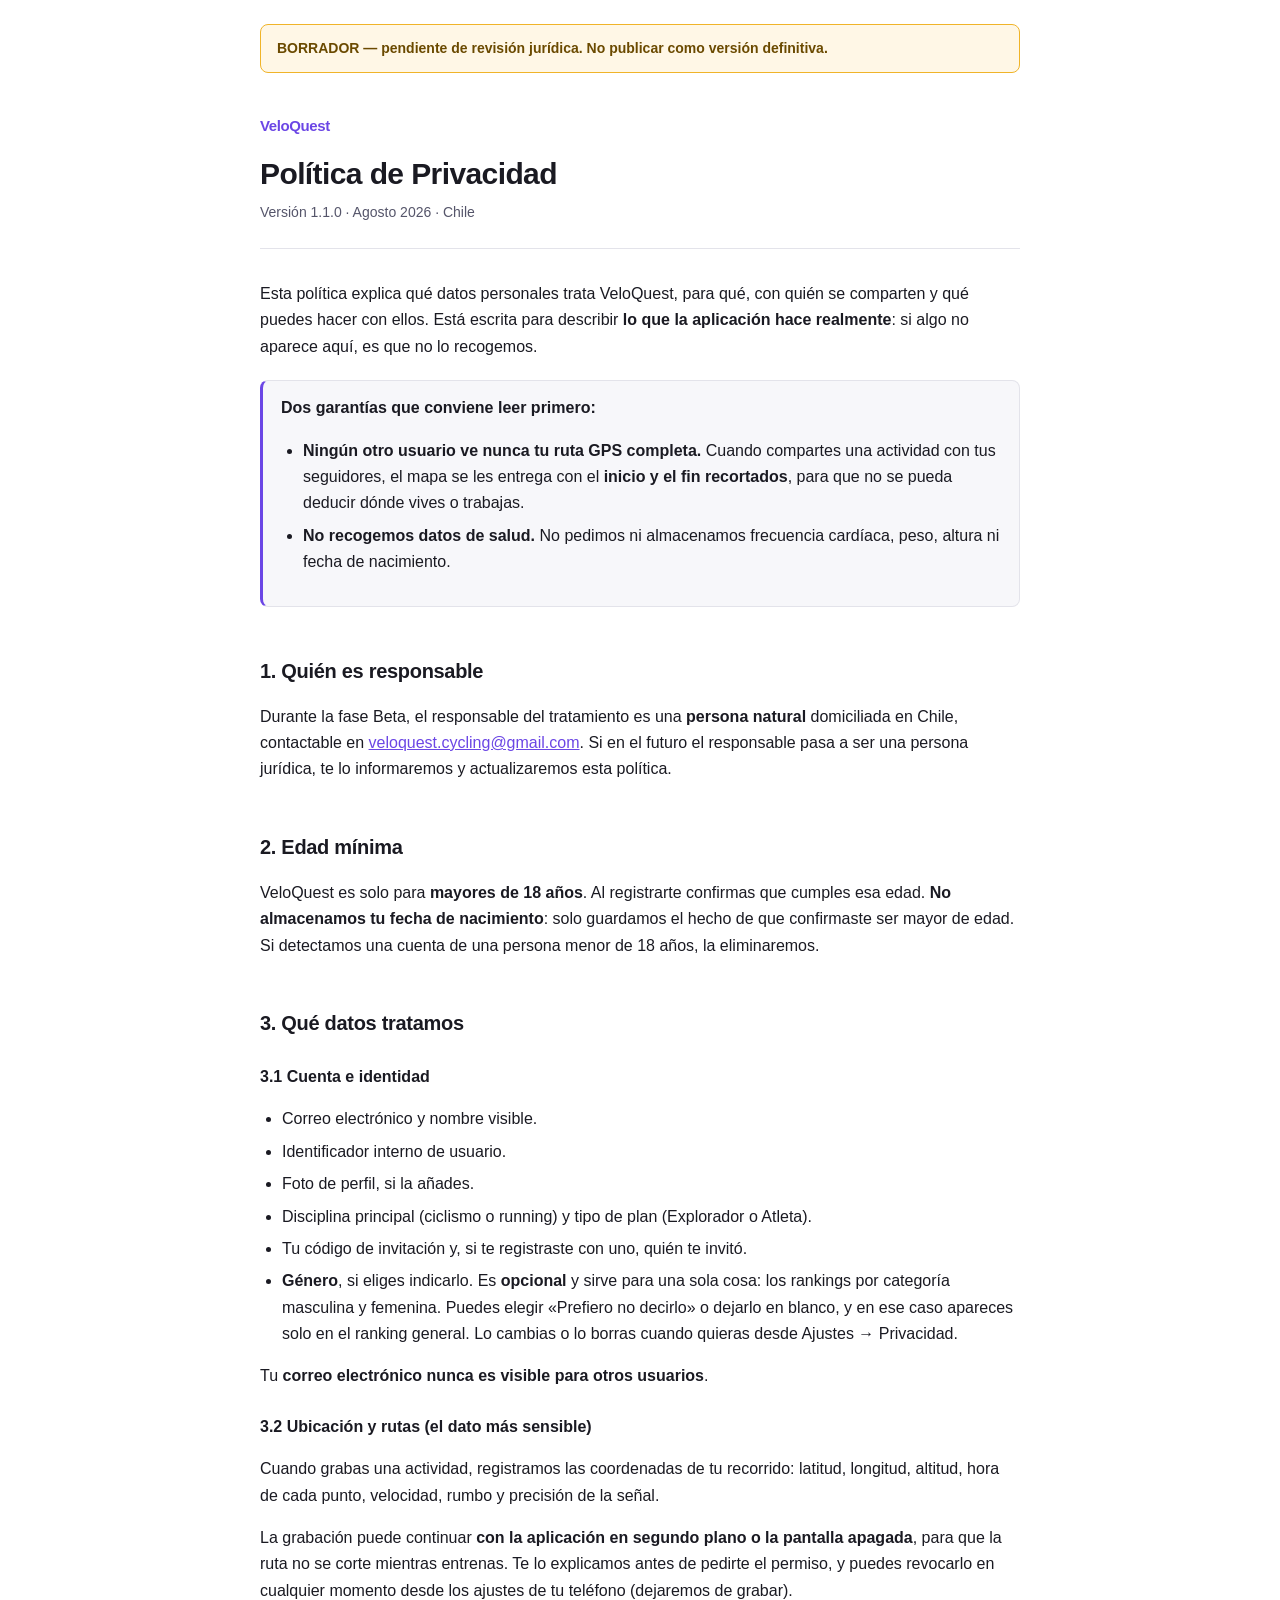
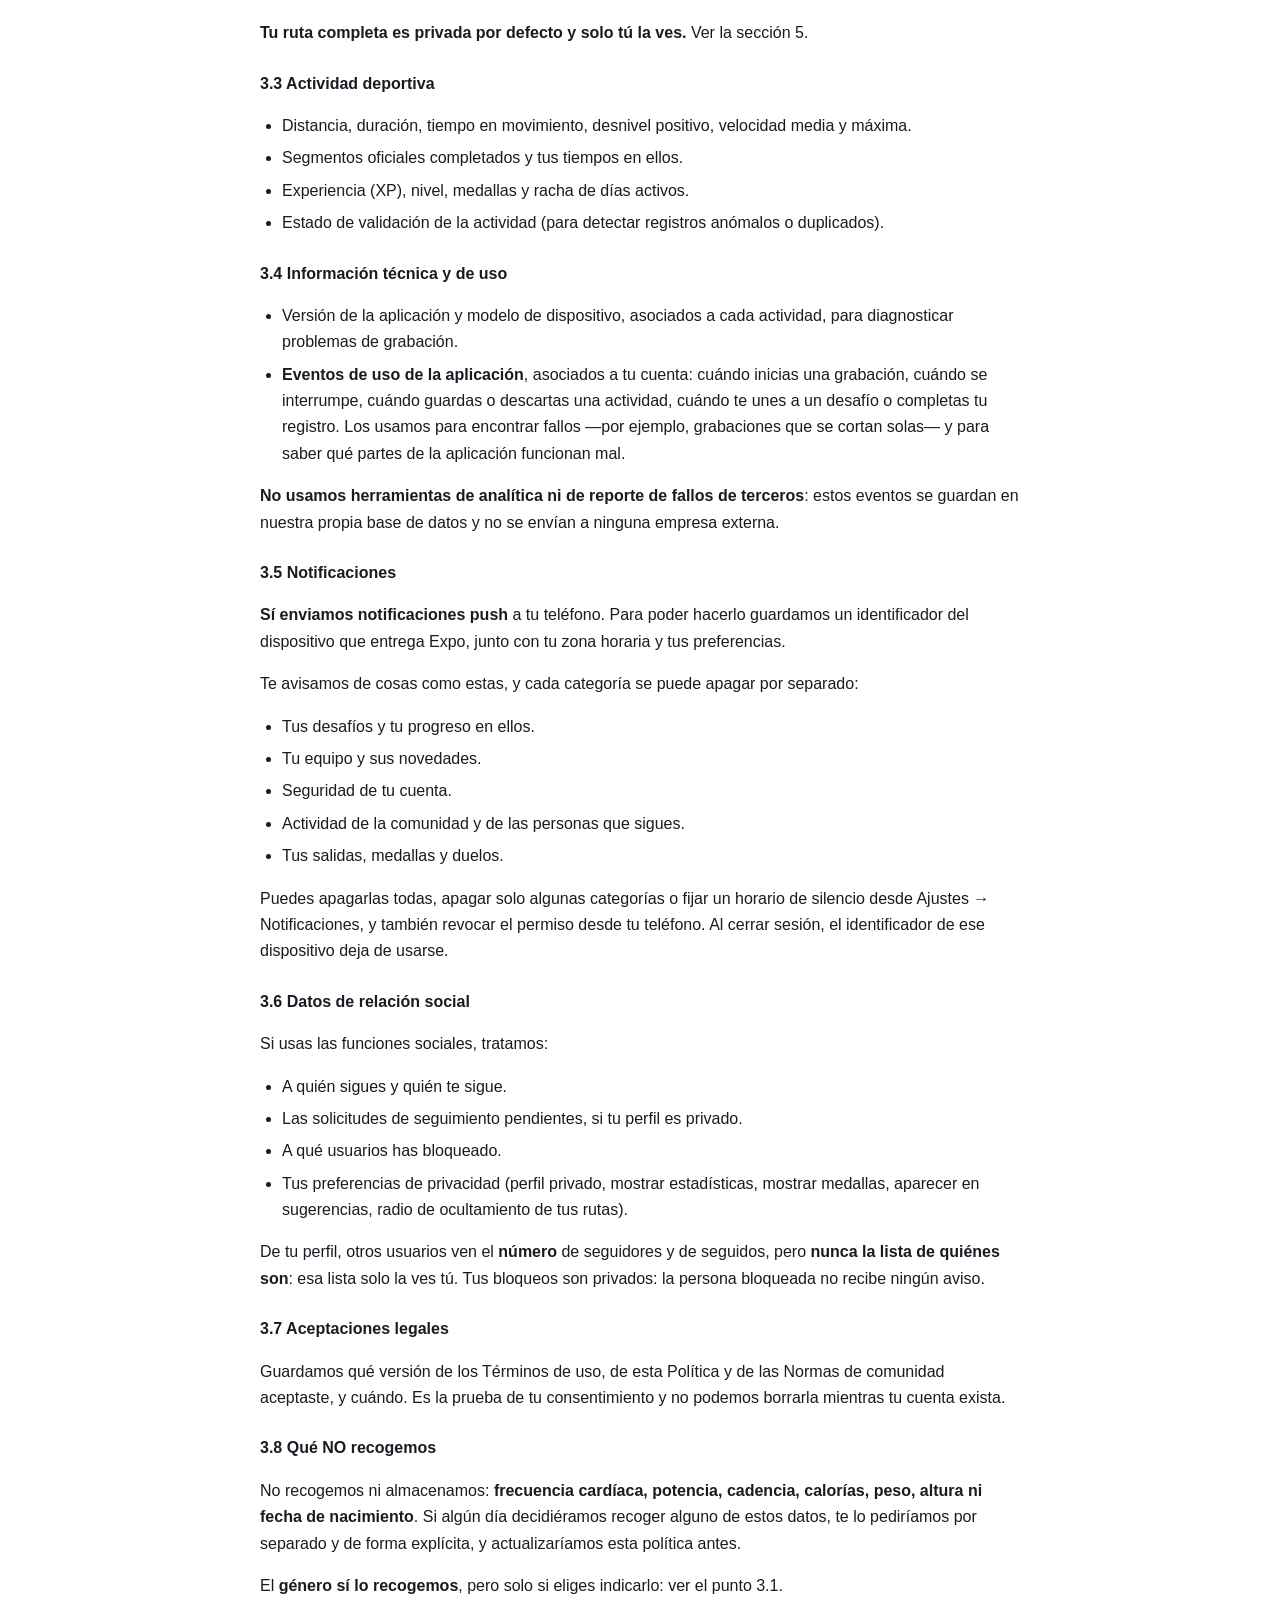
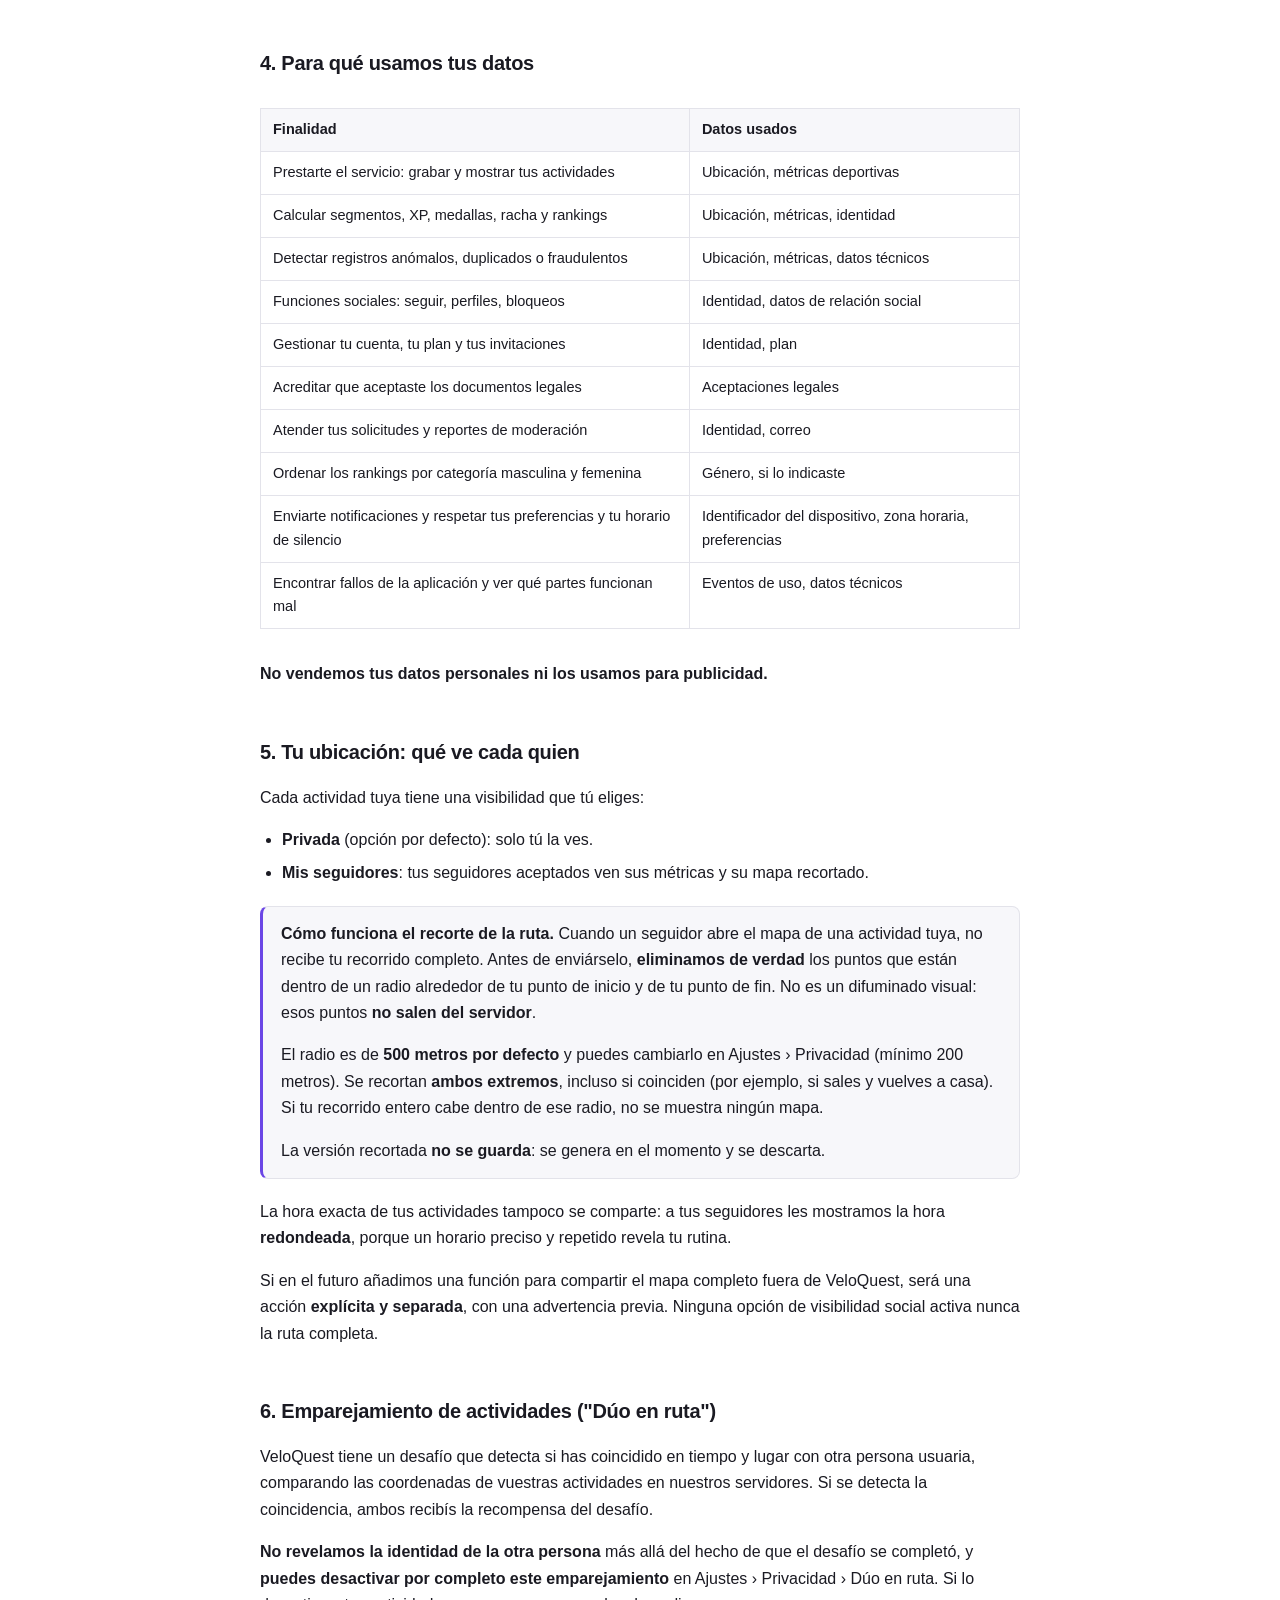
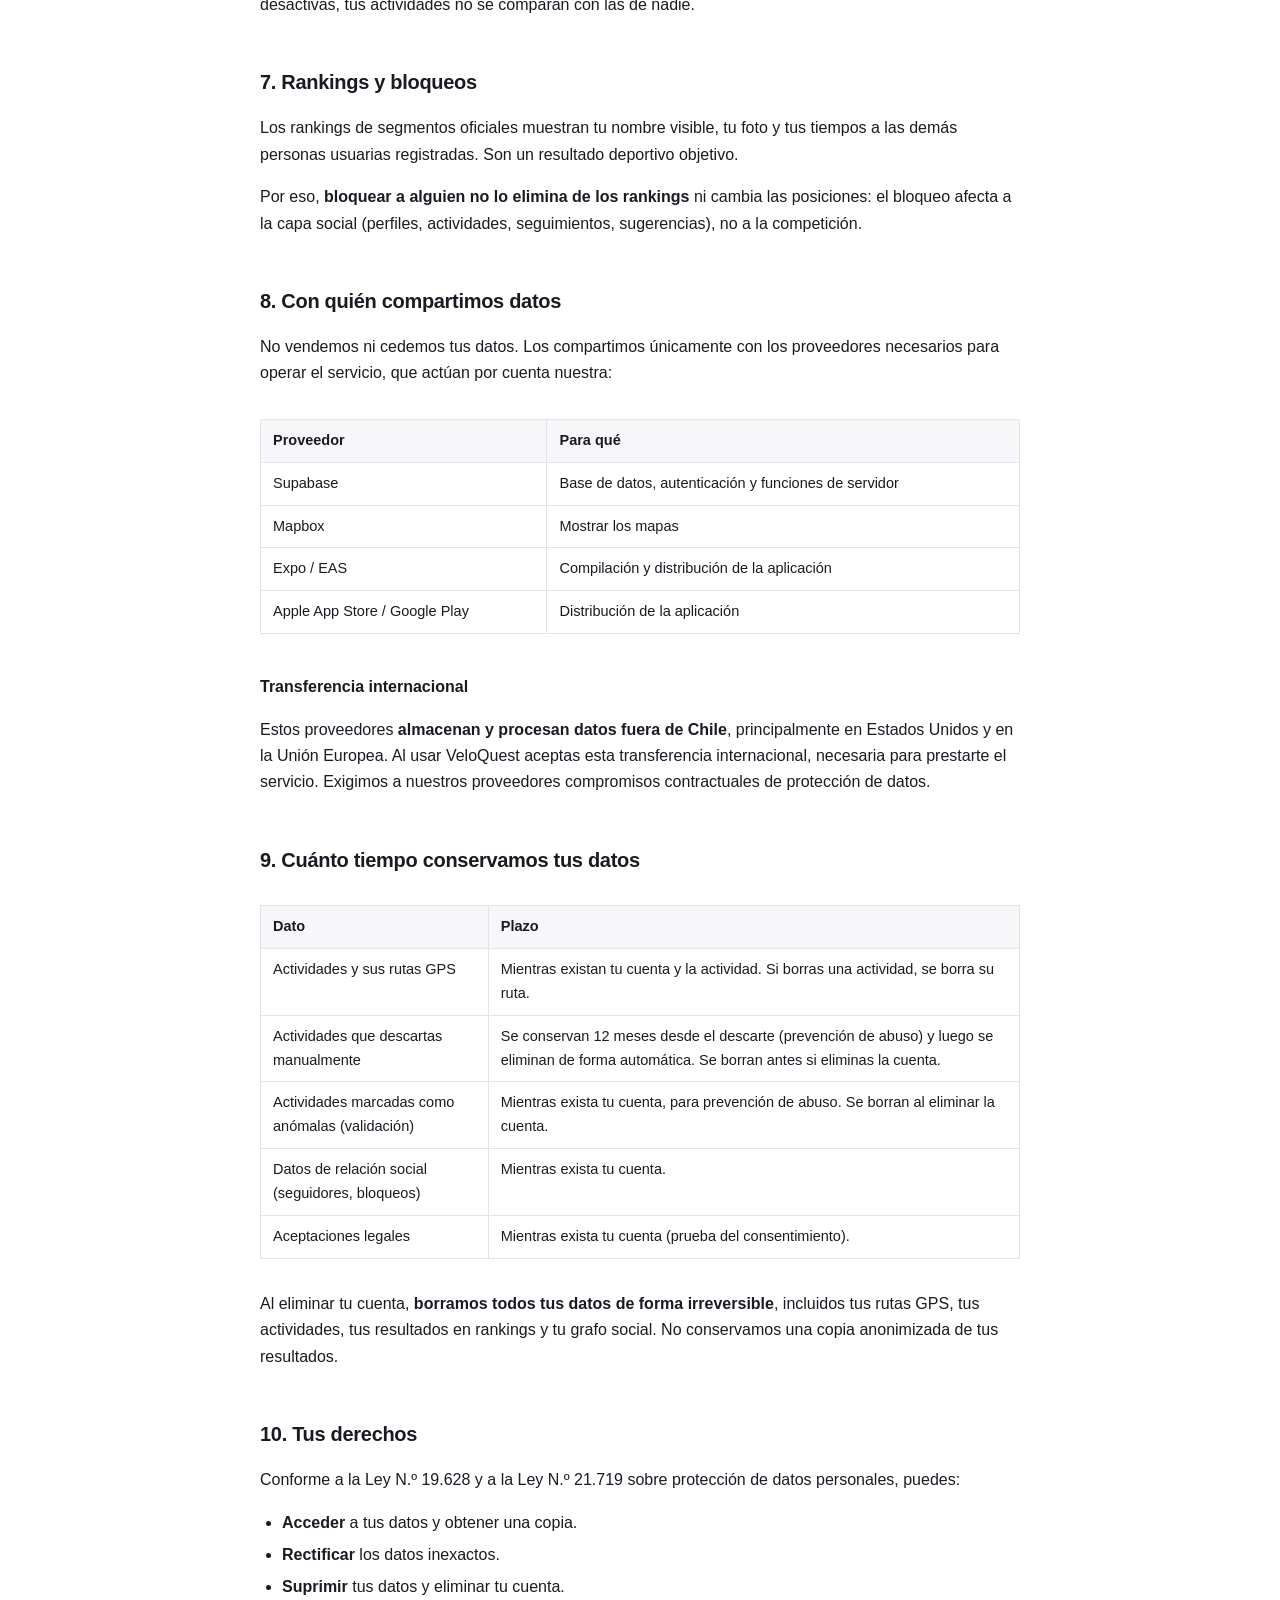
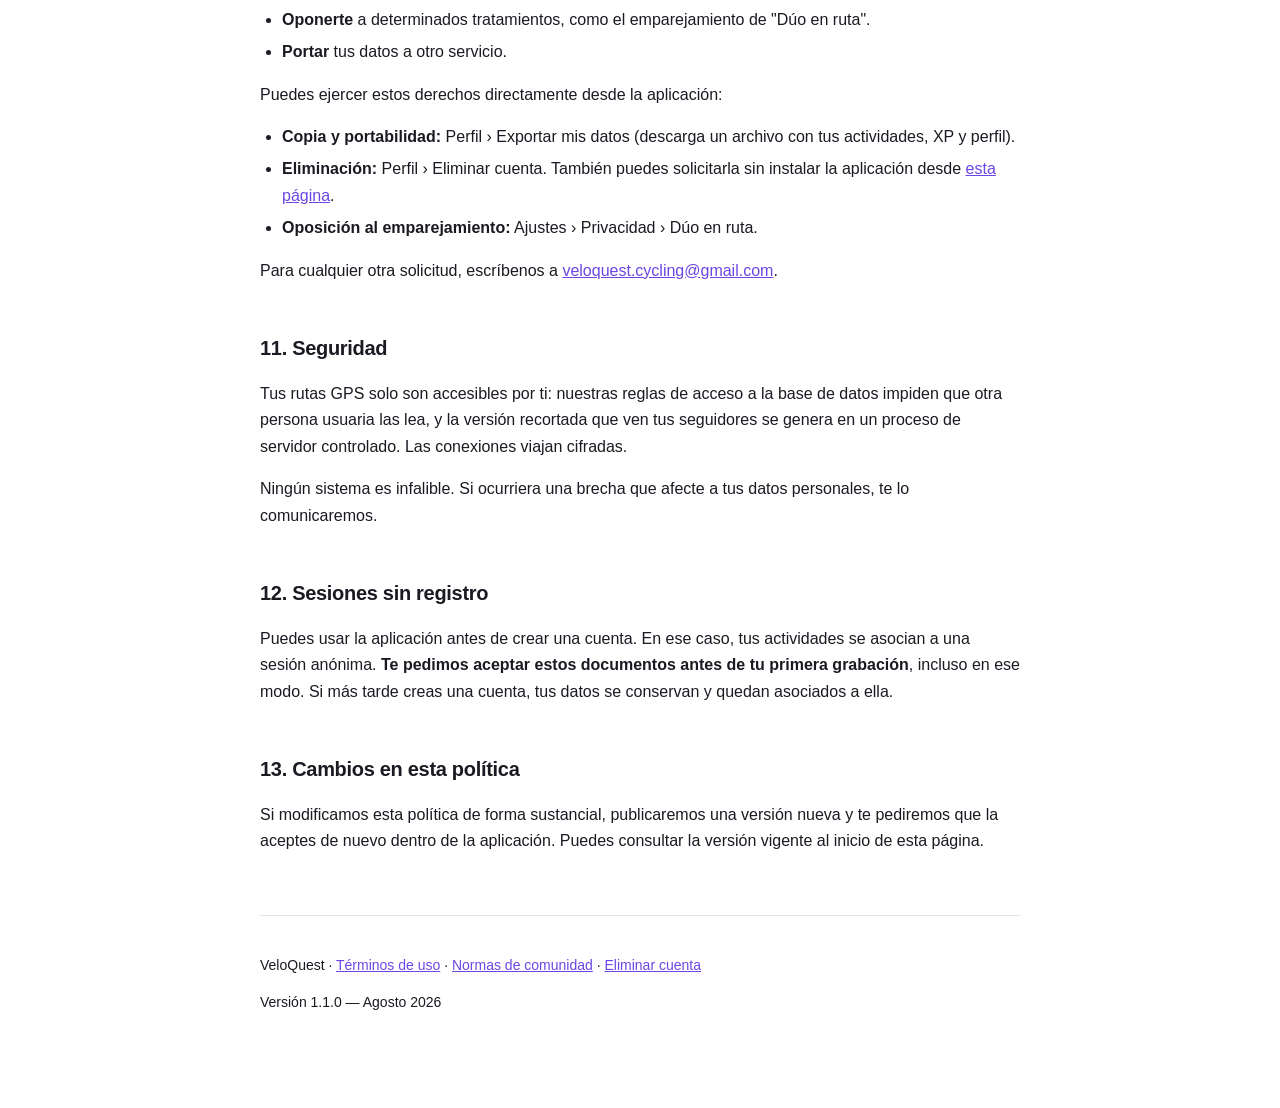
==== legal/privacidad/index.html @ 57cf00aa "Publicar los documentos legales de VeloQuest Copia de web/ del repositorio principal. La fuente de v" ====
<!doctype html>
<html lang="es-CL">
<head>
  <meta charset="utf-8">
  <meta name="viewport" content="width=device-width, initial-scale=1">
  <title>Política de Privacidad — VeloQuest</title>
  <link rel="stylesheet" href="/styles.css">
</head>
<body>

<!-- BORRADOR: eliminar este bloque cuando el texto esté revisado por un abogado. Ver web/README.md -->
<div class="draft-banner">
  BORRADOR — pendiente de revisión jurídica. No publicar como versión definitiva.
</div>

<header>
  <a class="brand" href="/">VeloQuest</a>
  <h1>Política de Privacidad</h1>
  <p class="meta">Versión 1.1.0 · Agosto 2026 · Chile</p>
</header>

<main>

<p>
  Esta política explica qué datos personales trata VeloQuest, para qué, con quién se comparten
  y qué puedes hacer con ellos. Está escrita para describir <strong>lo que la aplicación hace
  realmente</strong>: si algo no aparece aquí, es que no lo recogemos.
</p>

<div class="note">
  <p><strong>Dos garantías que conviene leer primero:</strong></p>
  <ul>
    <li><strong>Ningún otro usuario ve nunca tu ruta GPS completa.</strong> Cuando compartes una
      actividad con tus seguidores, el mapa se les entrega con el <strong>inicio y el fin recortados</strong>,
      para que no se pueda deducir dónde vives o trabajas.</li>
    <li><strong>No recogemos datos de salud.</strong> No pedimos ni almacenamos frecuencia cardíaca,
      peso, altura ni fecha de nacimiento.</li>
  </ul>
</div>

<h2>1. Quién es responsable</h2>
<p>
  Durante la fase Beta, el responsable del tratamiento es una <strong>persona natural</strong>
  domiciliada en Chile, contactable en
  <a href="mailto:veloquest.cycling@gmail.com">veloquest.cycling@gmail.com</a>.
  Si en el futuro el responsable pasa a ser una persona jurídica, te lo informaremos y actualizaremos
  esta política.
</p>

<h2>2. Edad mínima</h2>
<p>
  VeloQuest es solo para <strong>mayores de 18 años</strong>. Al registrarte confirmas que cumples
  esa edad. <strong>No almacenamos tu fecha de nacimiento</strong>: solo guardamos el hecho de que
  confirmaste ser mayor de edad. Si detectamos una cuenta de una persona menor de 18 años, la
  eliminaremos.
</p>

<h2>3. Qué datos tratamos</h2>

<h3>3.1 Cuenta e identidad</h3>
<ul>
  <li>Correo electrónico y nombre visible.</li>
  <li>Identificador interno de usuario.</li>
  <li>Foto de perfil, si la añades.</li>
  <li>Disciplina principal (ciclismo o running) y tipo de plan (Explorador o Atleta).</li>
  <li>Tu código de invitación y, si te registraste con uno, quién te invitó.</li>
  <li><strong>Género</strong>, si eliges indicarlo. Es <strong>opcional</strong> y sirve para una sola
    cosa: los rankings por categoría masculina y femenina. Puedes elegir «Prefiero no decirlo» o
    dejarlo en blanco, y en ese caso apareces solo en el ranking general. Lo cambias o lo borras
    cuando quieras desde Ajustes → Privacidad.</li>
</ul>
<p>
  Tu <strong>correo electrónico nunca es visible para otros usuarios</strong>.
</p>

<h3>3.2 Ubicación y rutas (el dato más sensible)</h3>
<p>
  Cuando grabas una actividad, registramos las coordenadas de tu recorrido: latitud, longitud,
  altitud, hora de cada punto, velocidad, rumbo y precisión de la señal.
</p>
<p>
  La grabación puede continuar <strong>con la aplicación en segundo plano o la pantalla apagada</strong>,
  para que la ruta no se corte mientras entrenas. Te lo explicamos antes de pedirte el permiso, y
  puedes revocarlo en cualquier momento desde los ajustes de tu teléfono (dejaremos de grabar).
</p>
<p>
  <strong>Tu ruta completa es privada por defecto y solo tú la ves.</strong> Ver la sección 5.
</p>

<h3>3.3 Actividad deportiva</h3>
<ul>
  <li>Distancia, duración, tiempo en movimiento, desnivel positivo, velocidad media y máxima.</li>
  <li>Segmentos oficiales completados y tus tiempos en ellos.</li>
  <li>Experiencia (XP), nivel, medallas y racha de días activos.</li>
  <li>Estado de validación de la actividad (para detectar registros anómalos o duplicados).</li>
</ul>

<h3>3.4 Información técnica y de uso</h3>
<ul>
  <li>Versión de la aplicación y modelo de dispositivo, asociados a cada actividad, para diagnosticar
    problemas de grabación.</li>
  <li><strong>Eventos de uso de la aplicación</strong>, asociados a tu cuenta: cuándo inicias una
    grabación, cuándo se interrumpe, cuándo guardas o descartas una actividad, cuándo te unes a un
    desafío o completas tu registro. Los usamos para encontrar fallos —por ejemplo, grabaciones que
    se cortan solas— y para saber qué partes de la aplicación funcionan mal.</li>
</ul>
<p>
  <strong>No usamos herramientas de analítica ni de reporte de fallos de terceros</strong>: estos
  eventos se guardan en nuestra propia base de datos y no se envían a ninguna empresa externa.
</p>

<h3>3.5 Notificaciones</h3>
<p>
  <strong>Sí enviamos notificaciones push</strong> a tu teléfono. Para poder hacerlo guardamos un
  identificador del dispositivo que entrega Expo, junto con tu zona horaria y tus preferencias.
</p>
<p>Te avisamos de cosas como estas, y cada categoría se puede apagar por separado:</p>
<ul>
  <li>Tus desafíos y tu progreso en ellos.</li>
  <li>Tu equipo y sus novedades.</li>
  <li>Seguridad de tu cuenta.</li>
  <li>Actividad de la comunidad y de las personas que sigues.</li>
  <li>Tus salidas, medallas y duelos.</li>
</ul>
<p>
  Puedes apagarlas todas, apagar solo algunas categorías o fijar un horario de silencio desde
  Ajustes → Notificaciones, y también revocar el permiso desde tu teléfono. Al cerrar sesión, el
  identificador de ese dispositivo deja de usarse.
</p>

<h3>3.6 Datos de relación social</h3>
<p>Si usas las funciones sociales, tratamos:</p>
<ul>
  <li>A quién sigues y quién te sigue.</li>
  <li>Las solicitudes de seguimiento pendientes, si tu perfil es privado.</li>
  <li>A qué usuarios has bloqueado.</li>
  <li>Tus preferencias de privacidad (perfil privado, mostrar estadísticas, mostrar medallas,
    aparecer en sugerencias, radio de ocultamiento de tus rutas).</li>
</ul>
<p>
  De tu perfil, otros usuarios ven el <strong>número</strong> de seguidores y de seguidos, pero
  <strong>nunca la lista de quiénes son</strong>: esa lista solo la ves tú. Tus bloqueos son
  privados: la persona bloqueada no recibe ningún aviso.
</p>

<h3>3.7 Aceptaciones legales</h3>
<p>
  Guardamos qué versión de los Términos de uso, de esta Política y de las Normas de comunidad
  aceptaste, y cuándo. Es la prueba de tu consentimiento y no podemos borrarla mientras tu cuenta
  exista.
</p>

<h3>3.8 Qué NO recogemos</h3>
<p>
  No recogemos ni almacenamos: <strong>frecuencia cardíaca, potencia, cadencia, calorías, peso,
  altura ni fecha de nacimiento</strong>. Si algún día decidiéramos recoger alguno de estos datos, te
  lo pediríamos por separado y de forma explícita, y actualizaríamos esta política antes.
</p>
<p>
  El <strong>género sí lo recogemos</strong>, pero solo si eliges indicarlo: ver el punto 3.1.
</p>

<h2>4. Para qué usamos tus datos</h2>
<div class="table-wrap">
<table>
  <tr><th>Finalidad</th><th>Datos usados</th></tr>
  <tr><td>Prestarte el servicio: grabar y mostrar tus actividades</td><td>Ubicación, métricas deportivas</td></tr>
  <tr><td>Calcular segmentos, XP, medallas, racha y rankings</td><td>Ubicación, métricas, identidad</td></tr>
  <tr><td>Detectar registros anómalos, duplicados o fraudulentos</td><td>Ubicación, métricas, datos técnicos</td></tr>
  <tr><td>Funciones sociales: seguir, perfiles, bloqueos</td><td>Identidad, datos de relación social</td></tr>
  <tr><td>Gestionar tu cuenta, tu plan y tus invitaciones</td><td>Identidad, plan</td></tr>
  <tr><td>Acreditar que aceptaste los documentos legales</td><td>Aceptaciones legales</td></tr>
  <tr><td>Atender tus solicitudes y reportes de moderación</td><td>Identidad, correo</td></tr>
  <tr><td>Ordenar los rankings por categoría masculina y femenina</td><td>Género, si lo indicaste</td></tr>
  <tr><td>Enviarte notificaciones y respetar tus preferencias y tu horario de silencio</td><td>Identificador del dispositivo, zona horaria, preferencias</td></tr>
  <tr><td>Encontrar fallos de la aplicación y ver qué partes funcionan mal</td><td>Eventos de uso, datos técnicos</td></tr>
</table>
</div>
<p><strong>No vendemos tus datos personales ni los usamos para publicidad.</strong></p>

<h2>5. Tu ubicación: qué ve cada quien</h2>

<p>Cada actividad tuya tiene una visibilidad que tú eliges:</p>
<ul>
  <li><strong>Privada</strong> (opción por defecto): solo tú la ves.</li>
  <li><strong>Mis seguidores</strong>: tus seguidores aceptados ven sus métricas y su mapa recortado.</li>
</ul>

<div class="note">
  <p><strong>Cómo funciona el recorte de la ruta.</strong> Cuando un seguidor abre el mapa de una
  actividad tuya, no recibe tu recorrido completo. Antes de enviárselo, <strong>eliminamos de
  verdad</strong> los puntos que están dentro de un radio alrededor de tu punto de inicio y de tu
  punto de fin. No es un difuminado visual: esos puntos <strong>no salen del servidor</strong>.</p>
  <p>El radio es de <strong>500 metros por defecto</strong> y puedes cambiarlo en Ajustes &rsaquo;
  Privacidad (mínimo 200 metros). Se recortan <strong>ambos extremos</strong>, incluso si coinciden
  (por ejemplo, si sales y vuelves a casa). Si tu recorrido entero cabe dentro de ese radio, no se
  muestra ningún mapa.</p>
  <p>La versión recortada <strong>no se guarda</strong>: se genera en el momento y se descarta.</p>
</div>

<p>
  La hora exacta de tus actividades tampoco se comparte: a tus seguidores les mostramos la hora
  <strong>redondeada</strong>, porque un horario preciso y repetido revela tu rutina.
</p>
<p>
  Si en el futuro añadimos una función para compartir el mapa completo fuera de VeloQuest, será una
  acción <strong>explícita y separada</strong>, con una advertencia previa. Ninguna opción de
  visibilidad social activa nunca la ruta completa.
</p>

<h2>6. Emparejamiento de actividades ("Dúo en ruta")</h2>
<p>
  VeloQuest tiene un desafío que detecta si has coincidido en tiempo y lugar con otra persona usuaria,
  comparando las coordenadas de vuestras actividades en nuestros servidores. Si se detecta la
  coincidencia, ambos recibís la recompensa del desafío.
</p>
<p>
  <strong>No revelamos la identidad de la otra persona</strong> más allá del hecho de que el desafío
  se completó, y <strong>puedes desactivar por completo este emparejamiento</strong> en Ajustes &rsaquo;
  Privacidad &rsaquo; Dúo en ruta. Si lo desactivas, tus actividades no se comparan con las de nadie.
</p>

<h2>7. Rankings y bloqueos</h2>
<p>
  Los rankings de segmentos oficiales muestran tu nombre visible, tu foto y tus tiempos a las demás
  personas usuarias registradas. Son un resultado deportivo objetivo.
</p>
<p>
  Por eso, <strong>bloquear a alguien no lo elimina de los rankings</strong> ni cambia las posiciones:
  el bloqueo afecta a la capa social (perfiles, actividades, seguimientos, sugerencias), no a la
  competición.
</p>

<h2>8. Con quién compartimos datos</h2>
<p>
  No vendemos ni cedemos tus datos. Los compartimos únicamente con los proveedores necesarios para
  operar el servicio, que actúan por cuenta nuestra:
</p>
<div class="table-wrap">
<table>
  <tr><th>Proveedor</th><th>Para qué</th></tr>
  <tr><td>Supabase</td><td>Base de datos, autenticación y funciones de servidor</td></tr>
  <tr><td>Mapbox</td><td>Mostrar los mapas</td></tr>
  <tr><td>Expo / EAS</td><td>Compilación y distribución de la aplicación</td></tr>
  <tr><td>Apple App Store / Google Play</td><td>Distribución de la aplicación</td></tr>
</table>
</div>

<h3>Transferencia internacional</h3>
<p>
  Estos proveedores <strong>almacenan y procesan datos fuera de Chile</strong>, principalmente en
  Estados Unidos y en la Unión Europea. Al usar VeloQuest aceptas esta transferencia internacional,
  necesaria para prestarte el servicio. Exigimos a nuestros proveedores compromisos contractuales de
  protección de datos.
</p>

<h2>9. Cuánto tiempo conservamos tus datos</h2>
<div class="table-wrap">
<table>
  <tr><th>Dato</th><th>Plazo</th></tr>
  <tr><td>Actividades y sus rutas GPS</td><td>Mientras existan tu cuenta y la actividad. Si borras una actividad, se borra su ruta.</td></tr>
  <tr><td>Actividades que descartas manualmente</td><td>Se conservan 12 meses desde el descarte (prevención de abuso) y luego se eliminan de forma automática. Se borran antes si eliminas la cuenta.</td></tr>
  <tr><td>Actividades marcadas como anómalas (validación)</td><td>Mientras exista tu cuenta, para prevención de abuso. Se borran al eliminar la cuenta.</td></tr>
  <tr><td>Datos de relación social (seguidores, bloqueos)</td><td>Mientras exista tu cuenta.</td></tr>
  <tr><td>Aceptaciones legales</td><td>Mientras exista tu cuenta (prueba del consentimiento).</td></tr>
</table>
</div>
<p>
  Al eliminar tu cuenta, <strong>borramos todos tus datos de forma irreversible</strong>, incluidos tus
  rutas GPS, tus actividades, tus resultados en rankings y tu grafo social. No conservamos una copia
  anonimizada de tus resultados.
</p>

<h2>10. Tus derechos</h2>
<p>
  Conforme a la Ley N.º 19.628 y a la Ley N.º 21.719 sobre protección de datos personales, puedes:
</p>
<ul>
  <li><strong>Acceder</strong> a tus datos y obtener una copia.</li>
  <li><strong>Rectificar</strong> los datos inexactos.</li>
  <li><strong>Suprimir</strong> tus datos y eliminar tu cuenta.</li>
  <li><strong>Oponerte</strong> a determinados tratamientos, como el emparejamiento de "Dúo en ruta".</li>
  <li><strong>Portar</strong> tus datos a otro servicio.</li>
</ul>
<p>Puedes ejercer estos derechos directamente desde la aplicación:</p>
<ul>
  <li><strong>Copia y portabilidad:</strong> Perfil &rsaquo; Exportar mis datos (descarga un archivo con
    tus actividades, XP y perfil).</li>
  <li><strong>Eliminación:</strong> Perfil &rsaquo; Eliminar cuenta. También puedes solicitarla sin instalar
    la aplicación desde <a href="/eliminar-cuenta">esta página</a>.</li>
  <li><strong>Oposición al emparejamiento:</strong> Ajustes &rsaquo; Privacidad &rsaquo; Dúo en ruta.</li>
</ul>
<p>
  Para cualquier otra solicitud, escríbenos a
  <a href="mailto:veloquest.cycling@gmail.com">veloquest.cycling@gmail.com</a>.
</p>

<h2>11. Seguridad</h2>
<p>
  Tus rutas GPS solo son accesibles por ti: nuestras reglas de acceso a la base de datos impiden que
  otra persona usuaria las lea, y la versión recortada que ven tus seguidores se genera en un proceso
  de servidor controlado. Las conexiones viajan cifradas.
</p>
<p>
  Ningún sistema es infalible. Si ocurriera una brecha que afecte a tus datos personales, te lo
  comunicaremos.
</p>

<h2>12. Sesiones sin registro</h2>
<p>
  Puedes usar la aplicación antes de crear una cuenta. En ese caso, tus actividades se asocian a una
  sesión anónima. <strong>Te pedimos aceptar estos documentos antes de tu primera grabación</strong>,
  incluso en ese modo. Si más tarde creas una cuenta, tus datos se conservan y quedan asociados a ella.
</p>

<h2>13. Cambios en esta política</h2>
<p>
  Si modificamos esta política de forma sustancial, publicaremos una versión nueva y te pediremos que
  la aceptes de nuevo dentro de la aplicación. Puedes consultar la versión vigente al inicio de esta
  página.
</p>

</main>

<footer>
  <p>
    VeloQuest · <a href="/legal/terminos">Términos de uso</a> ·
    <a href="/legal/normas-comunidad">Normas de comunidad</a> ·
    <a href="/eliminar-cuenta">Eliminar cuenta</a>
  </p>
  <p>Versión 1.1.0 — Agosto 2026</p>
</footer>

</body>
</html>
---- styles.css ----
/* VeloQuest — sitio legal estático.
   Sin dependencias externas: se sirve igual en GitHub Pages o Cloudflare Pages. */

:root {
  --bg: #ffffff;
  --text: #1a1a22;
  --text-2: #55556a;
  --border: #e3e3ea;
  --accent: #6b46e5;
  --surface: #f7f7fa;
  --warn-bg: #fff7e6;
  --warn-border: #f0b429;
  --warn-text: #6b4a00;
}

@media (prefers-color-scheme: dark) {
  :root {
    --bg: #0f0f13;
    --text: #f2f2f5;
    --text-2: #9b9aaa;
    --border: rgba(255, 255, 255, 0.1);
    --accent: #a48bfd;
    --surface: #16161c;
    --warn-bg: #2a2107;
    --warn-border: #f0b429;
    --warn-text: #f0cf85;
  }
}

* { box-sizing: border-box; }

body {
  margin: 0;
  padding: 0 20px 80px;
  background: var(--bg);
  color: var(--text);
  font-family: -apple-system, BlinkMacSystemFont, "Segoe UI", Roboto, Helvetica, Arial, sans-serif;
  line-height: 1.65;
  font-size: 16px;
}

main, header { max-width: 760px; margin: 0 auto; }

header {
  padding: 40px 0 24px;
  border-bottom: 1px solid var(--border);
  margin-bottom: 32px;
}

.brand {
  font-weight: 800;
  letter-spacing: -0.4px;
  font-size: 15px;
  color: var(--accent);
  text-decoration: none;
}

h1 {
  font-size: 30px;
  line-height: 1.25;
  letter-spacing: -0.6px;
  margin: 16px 0 8px;
}

h2 {
  font-size: 20px;
  letter-spacing: -0.3px;
  margin: 40px 0 12px;
  padding-top: 8px;
}

h3 { font-size: 16px; margin: 24px 0 8px; }

.meta { color: var(--text-2); font-size: 14px; margin: 0; }

p, li { color: var(--text); }

ul { padding-left: 22px; }
li { margin-bottom: 6px; }

a { color: var(--accent); }

code {
  background: var(--surface);
  border: 1px solid var(--border);
  border-radius: 4px;
  padding: 1px 5px;
  font-size: 0.9em;
}

/* Nota destacada: garantías o advertencias de contenido. */
.note {
  background: var(--surface);
  border: 1px solid var(--border);
  border-left: 3px solid var(--accent);
  border-radius: 8px;
  padding: 14px 18px;
  margin: 20px 0;
}
.note p:first-child { margin-top: 0; }
.note p:last-child { margin-bottom: 0; }

/* BORRADOR — eliminar este bloque (y su CSS) cuando el texto esté revisado. Ver web/README.md */
.draft-banner {
  max-width: 760px;
  margin: 24px auto 0;
  background: var(--warn-bg);
  border: 1px solid var(--warn-border);
  color: var(--warn-text);
  border-radius: 8px;
  padding: 12px 16px;
  font-size: 14px;
  font-weight: 600;
}

table { border-collapse: collapse; width: 100%; margin: 16px 0; }
th, td {
  border: 1px solid var(--border);
  padding: 9px 12px;
  text-align: left;
  font-size: 14.5px;
  vertical-align: top;
}
th { background: var(--surface); font-weight: 700; }

.table-wrap { overflow-x: auto; }

footer {
  max-width: 760px;
  margin: 60px auto 0;
  padding-top: 24px;
  border-top: 1px solid var(--border);
  color: var(--text-2);
  font-size: 14px;
}

@media (max-width: 520px) {
  h1 { font-size: 25px; }
  body { font-size: 15.5px; }
}
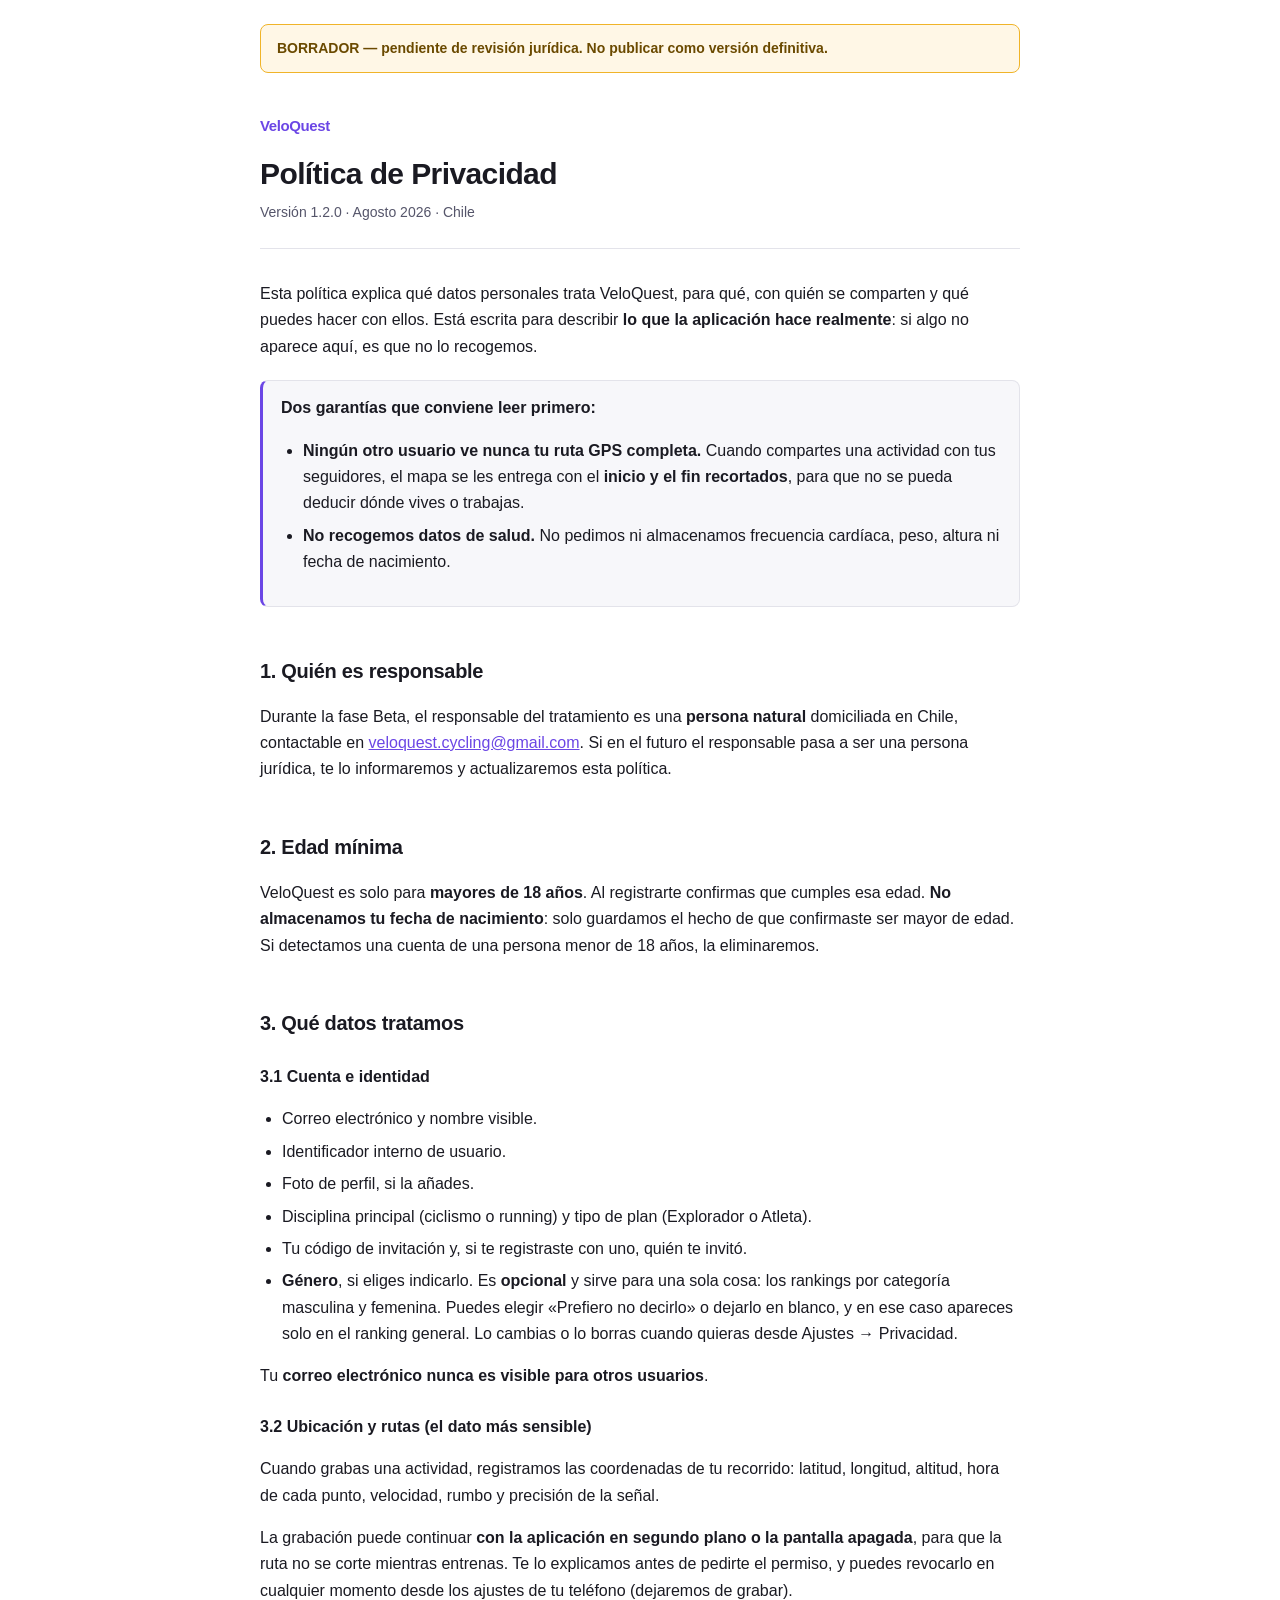
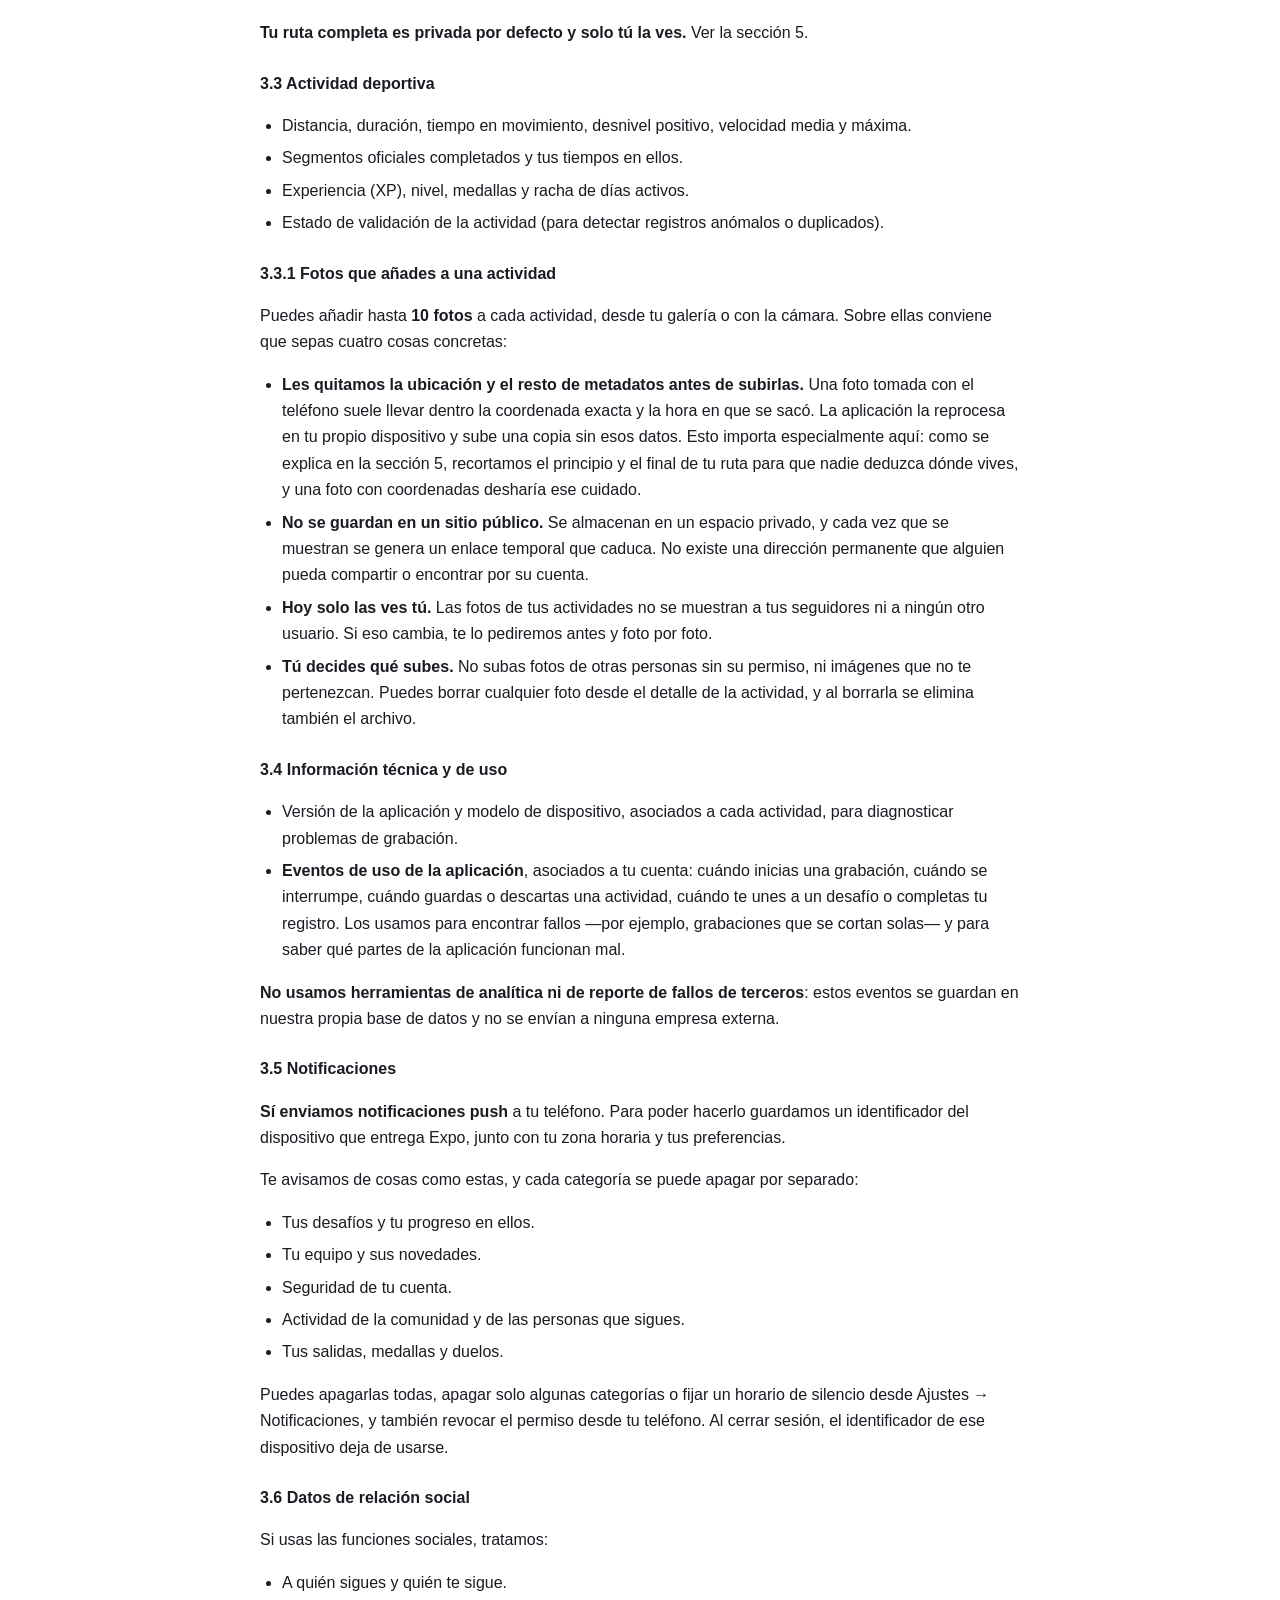
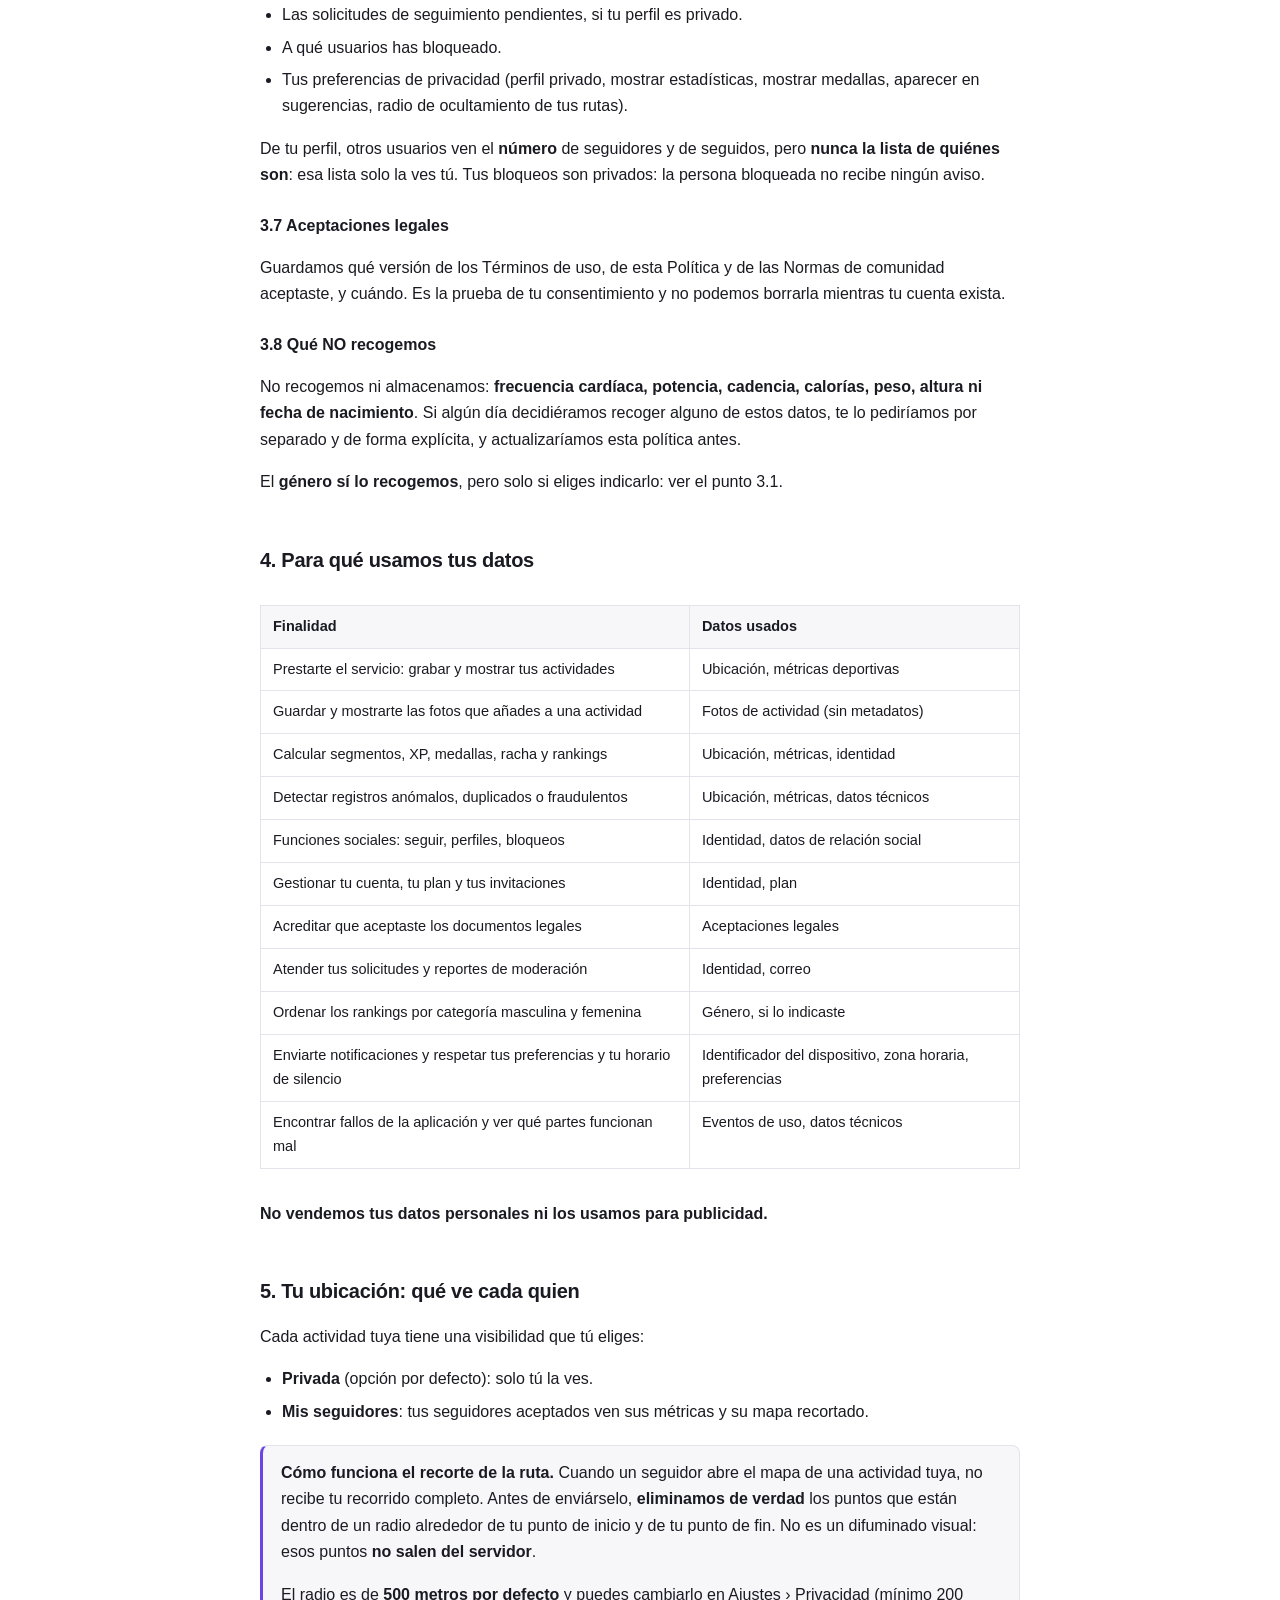
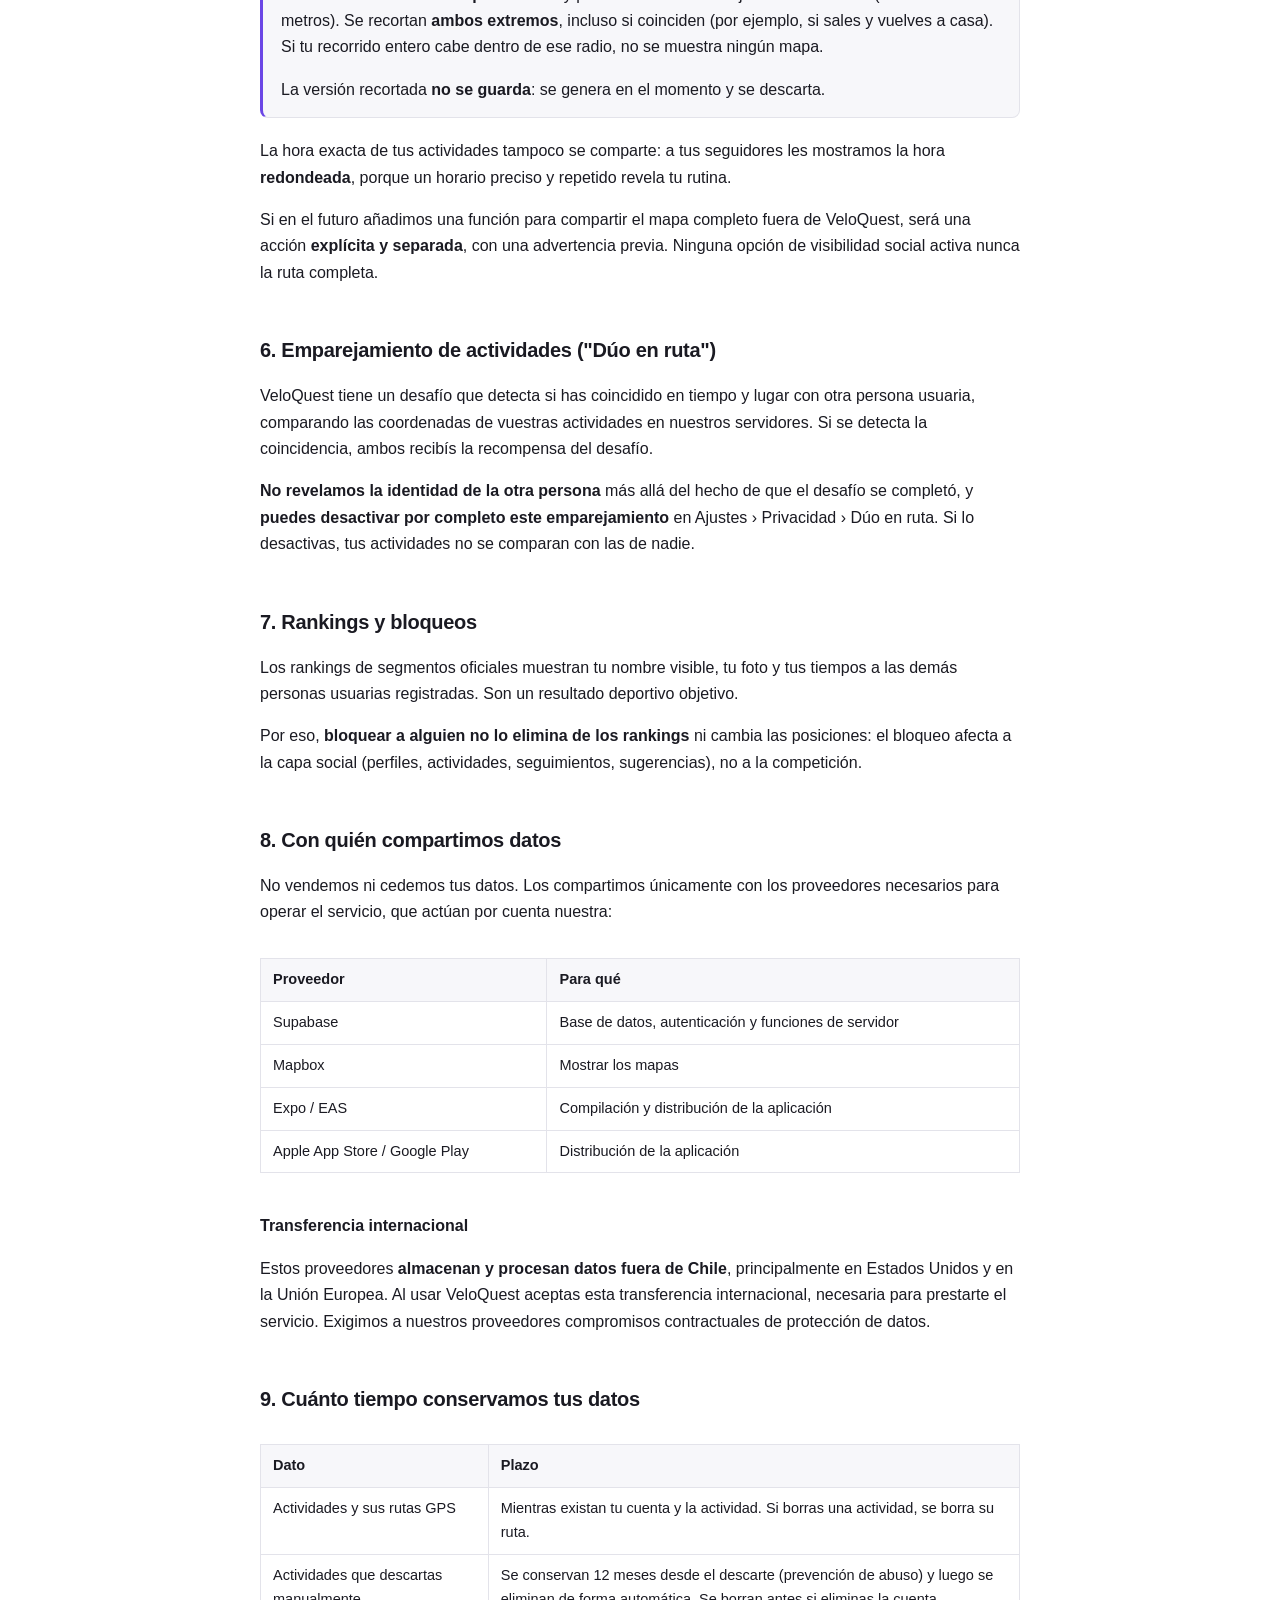
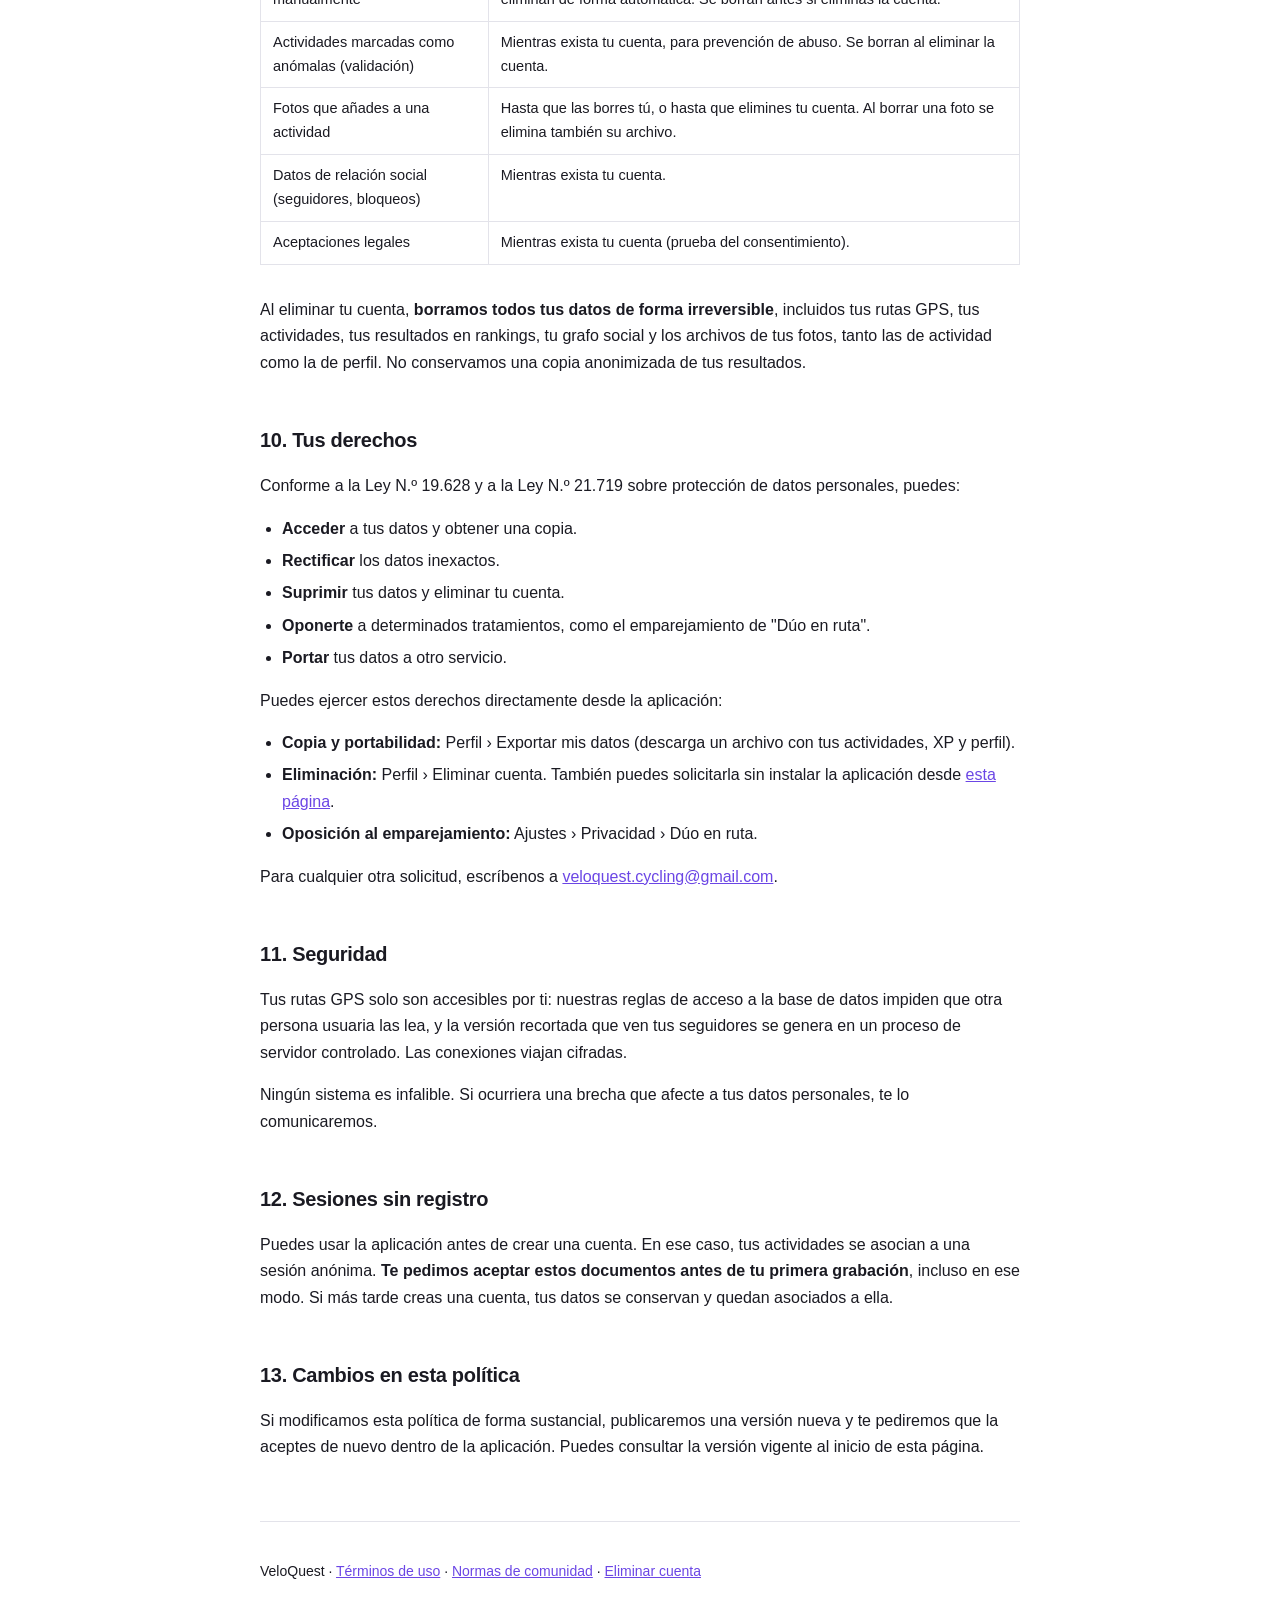
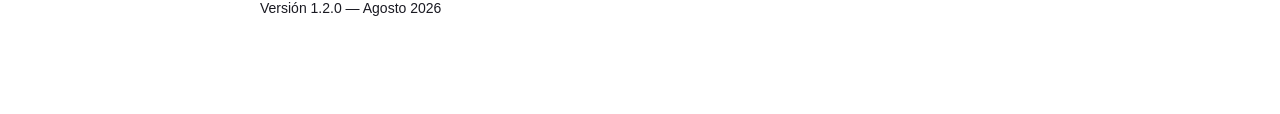
==== commit eac64eba: "Sincronizar con web/ del repositorio principal" ====
--- a/legal/privacidad/index.html
+++ b/legal/privacidad/index.html
@@ -16,7 +16,7 @@
 <header>
   <a class="brand" href="/">VeloQuest</a>
   <h1>Política de Privacidad</h1>
-  <p class="meta">Versión 1.1.0 · Agosto 2026 · Chile</p>
+  <p class="meta">Versión 1.2.0 · Agosto 2026 · Chile</p>
 </header>
 
 <main>
@@ -95,6 +95,35 @@
   <li>Estado de validación de la actividad (para detectar registros anómalos o duplicados).</li>
 </ul>
 
+<h3>3.3.1 Fotos que añades a una actividad</h3>
+<p>
+  Puedes añadir hasta <strong>10 fotos</strong> a cada actividad, desde tu galería o con la cámara.
+  Sobre ellas conviene que sepas cuatro cosas concretas:
+</p>
+<ul>
+  <li>
+    <strong>Les quitamos la ubicación y el resto de metadatos antes de subirlas.</strong> Una foto
+    tomada con el teléfono suele llevar dentro la coordenada exacta y la hora en que se sacó. La
+    aplicación la reprocesa en tu propio dispositivo y sube una copia sin esos datos. Esto importa
+    especialmente aquí: como se explica en la sección 5, recortamos el principio y el final de tu
+    ruta para que nadie deduzca dónde vives, y una foto con coordenadas desharía ese cuidado.
+  </li>
+  <li>
+    <strong>No se guardan en un sitio público.</strong> Se almacenan en un espacio privado, y cada
+    vez que se muestran se genera un enlace temporal que caduca. No existe una dirección permanente
+    que alguien pueda compartir o encontrar por su cuenta.
+  </li>
+  <li>
+    <strong>Hoy solo las ves tú.</strong> Las fotos de tus actividades no se muestran a tus
+    seguidores ni a ningún otro usuario. Si eso cambia, te lo pediremos antes y foto por foto.
+  </li>
+  <li>
+    <strong>Tú decides qué subes.</strong> No subas fotos de otras personas sin su permiso, ni
+    imágenes que no te pertenezcan. Puedes borrar cualquier foto desde el detalle de la actividad,
+    y al borrarla se elimina también el archivo.
+  </li>
+</ul>
+
 <h3>3.4 Información técnica y de uso</h3>
 <ul>
   <li>Versión de la aplicación y modelo de dispositivo, asociados a cada actividad, para diagnosticar
@@ -165,6 +194,7 @@
 <table>
   <tr><th>Finalidad</th><th>Datos usados</th></tr>
   <tr><td>Prestarte el servicio: grabar y mostrar tus actividades</td><td>Ubicación, métricas deportivas</td></tr>
+  <tr><td>Guardar y mostrarte las fotos que añades a una actividad</td><td>Fotos de actividad (sin metadatos)</td></tr>
   <tr><td>Calcular segmentos, XP, medallas, racha y rankings</td><td>Ubicación, métricas, identidad</td></tr>
   <tr><td>Detectar registros anómalos, duplicados o fraudulentos</td><td>Ubicación, métricas, datos técnicos</td></tr>
   <tr><td>Funciones sociales: seguir, perfiles, bloqueos</td><td>Identidad, datos de relación social</td></tr>
@@ -261,14 +291,16 @@
   <tr><td>Actividades y sus rutas GPS</td><td>Mientras existan tu cuenta y la actividad. Si borras una actividad, se borra su ruta.</td></tr>
   <tr><td>Actividades que descartas manualmente</td><td>Se conservan 12 meses desde el descarte (prevención de abuso) y luego se eliminan de forma automática. Se borran antes si eliminas la cuenta.</td></tr>
   <tr><td>Actividades marcadas como anómalas (validación)</td><td>Mientras exista tu cuenta, para prevención de abuso. Se borran al eliminar la cuenta.</td></tr>
+  <tr><td>Fotos que añades a una actividad</td><td>Hasta que las borres tú, o hasta que elimines tu cuenta. Al borrar una foto se elimina también su archivo.</td></tr>
   <tr><td>Datos de relación social (seguidores, bloqueos)</td><td>Mientras exista tu cuenta.</td></tr>
   <tr><td>Aceptaciones legales</td><td>Mientras exista tu cuenta (prueba del consentimiento).</td></tr>
 </table>
 </div>
 <p>
   Al eliminar tu cuenta, <strong>borramos todos tus datos de forma irreversible</strong>, incluidos tus
-  rutas GPS, tus actividades, tus resultados en rankings y tu grafo social. No conservamos una copia
-  anonimizada de tus resultados.
+  rutas GPS, tus actividades, tus resultados en rankings, tu grafo social y los archivos de tus
+  fotos, tanto las de actividad como la de perfil. No conservamos una copia anonimizada de tus
+  resultados.
 </p>
 
 <h2>10. Tus derechos</h2>
@@ -328,7 +360,7 @@
     <a href="/legal/normas-comunidad">Normas de comunidad</a> ·
     <a href="/eliminar-cuenta">Eliminar cuenta</a>
   </p>
-  <p>Versión 1.1.0 — Agosto 2026</p>
+  <p>Versión 1.2.0 — Agosto 2026</p>
 </footer>
 
 </body>
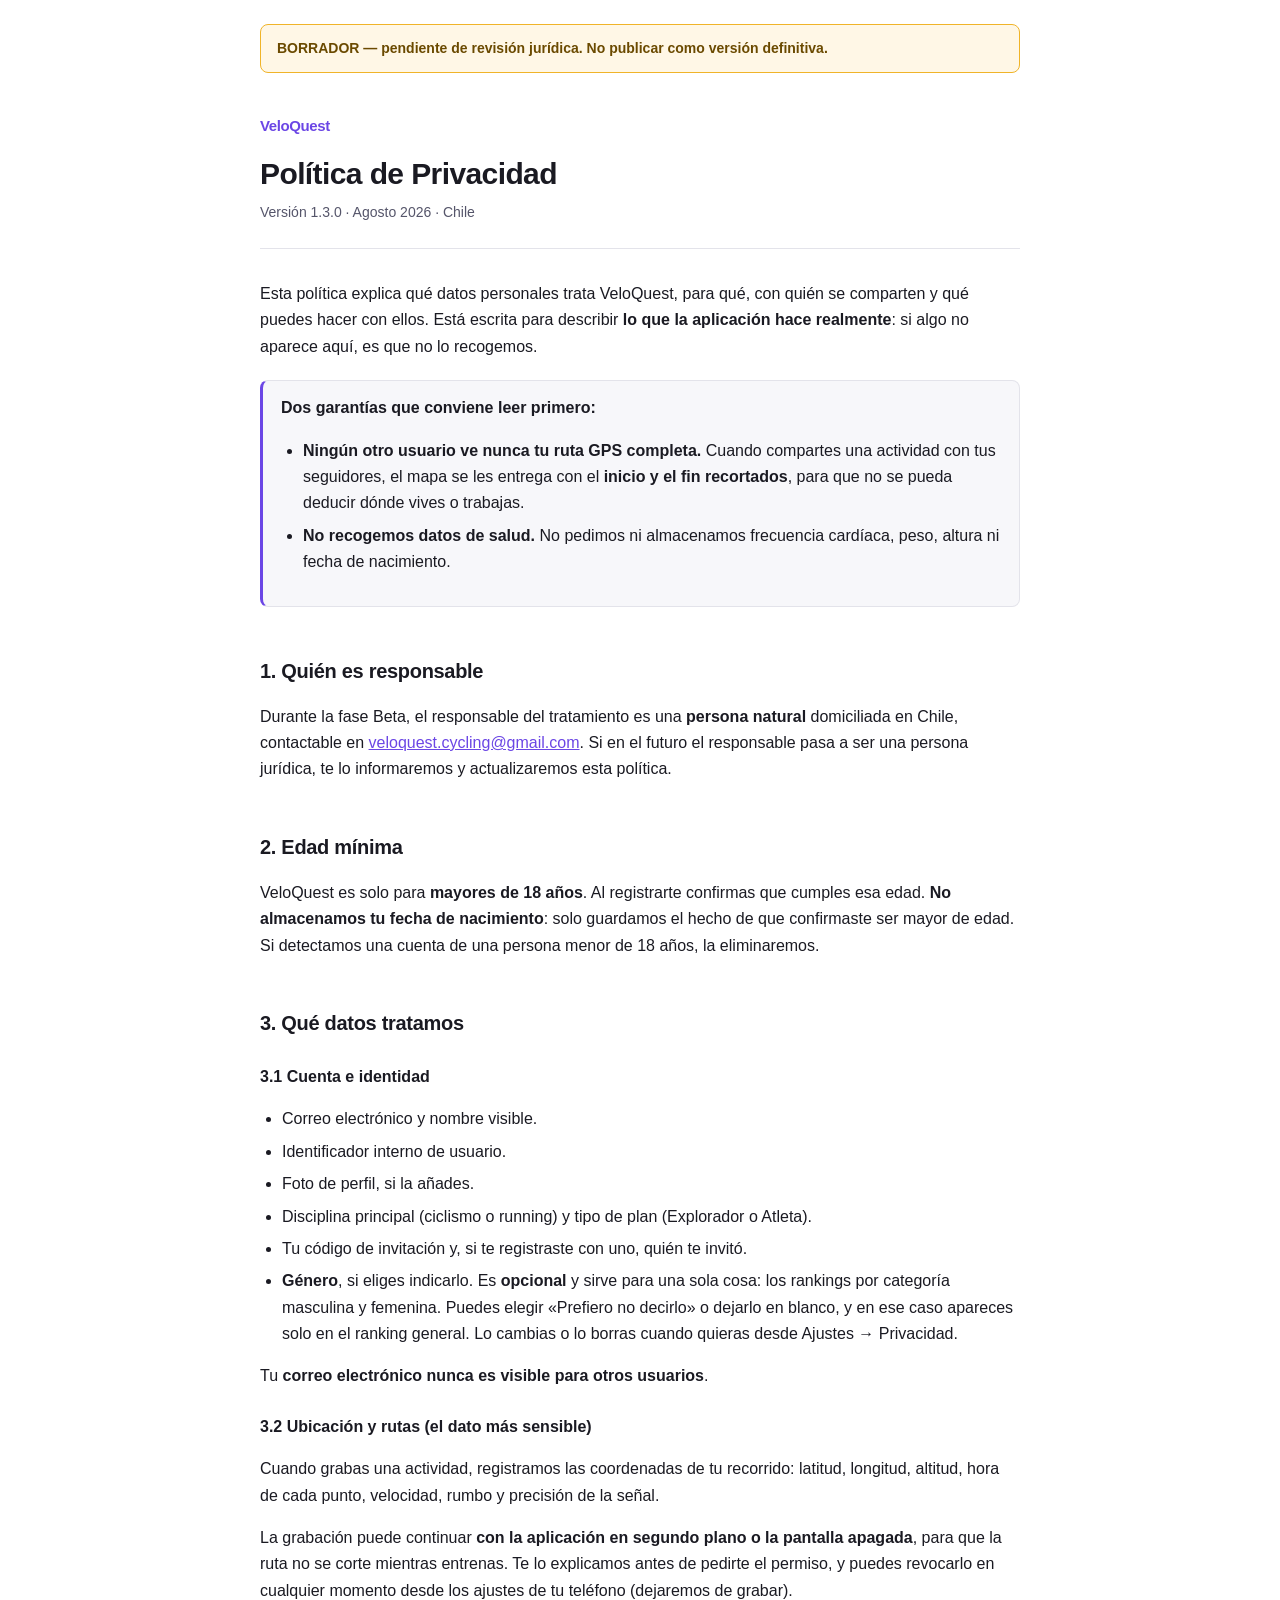
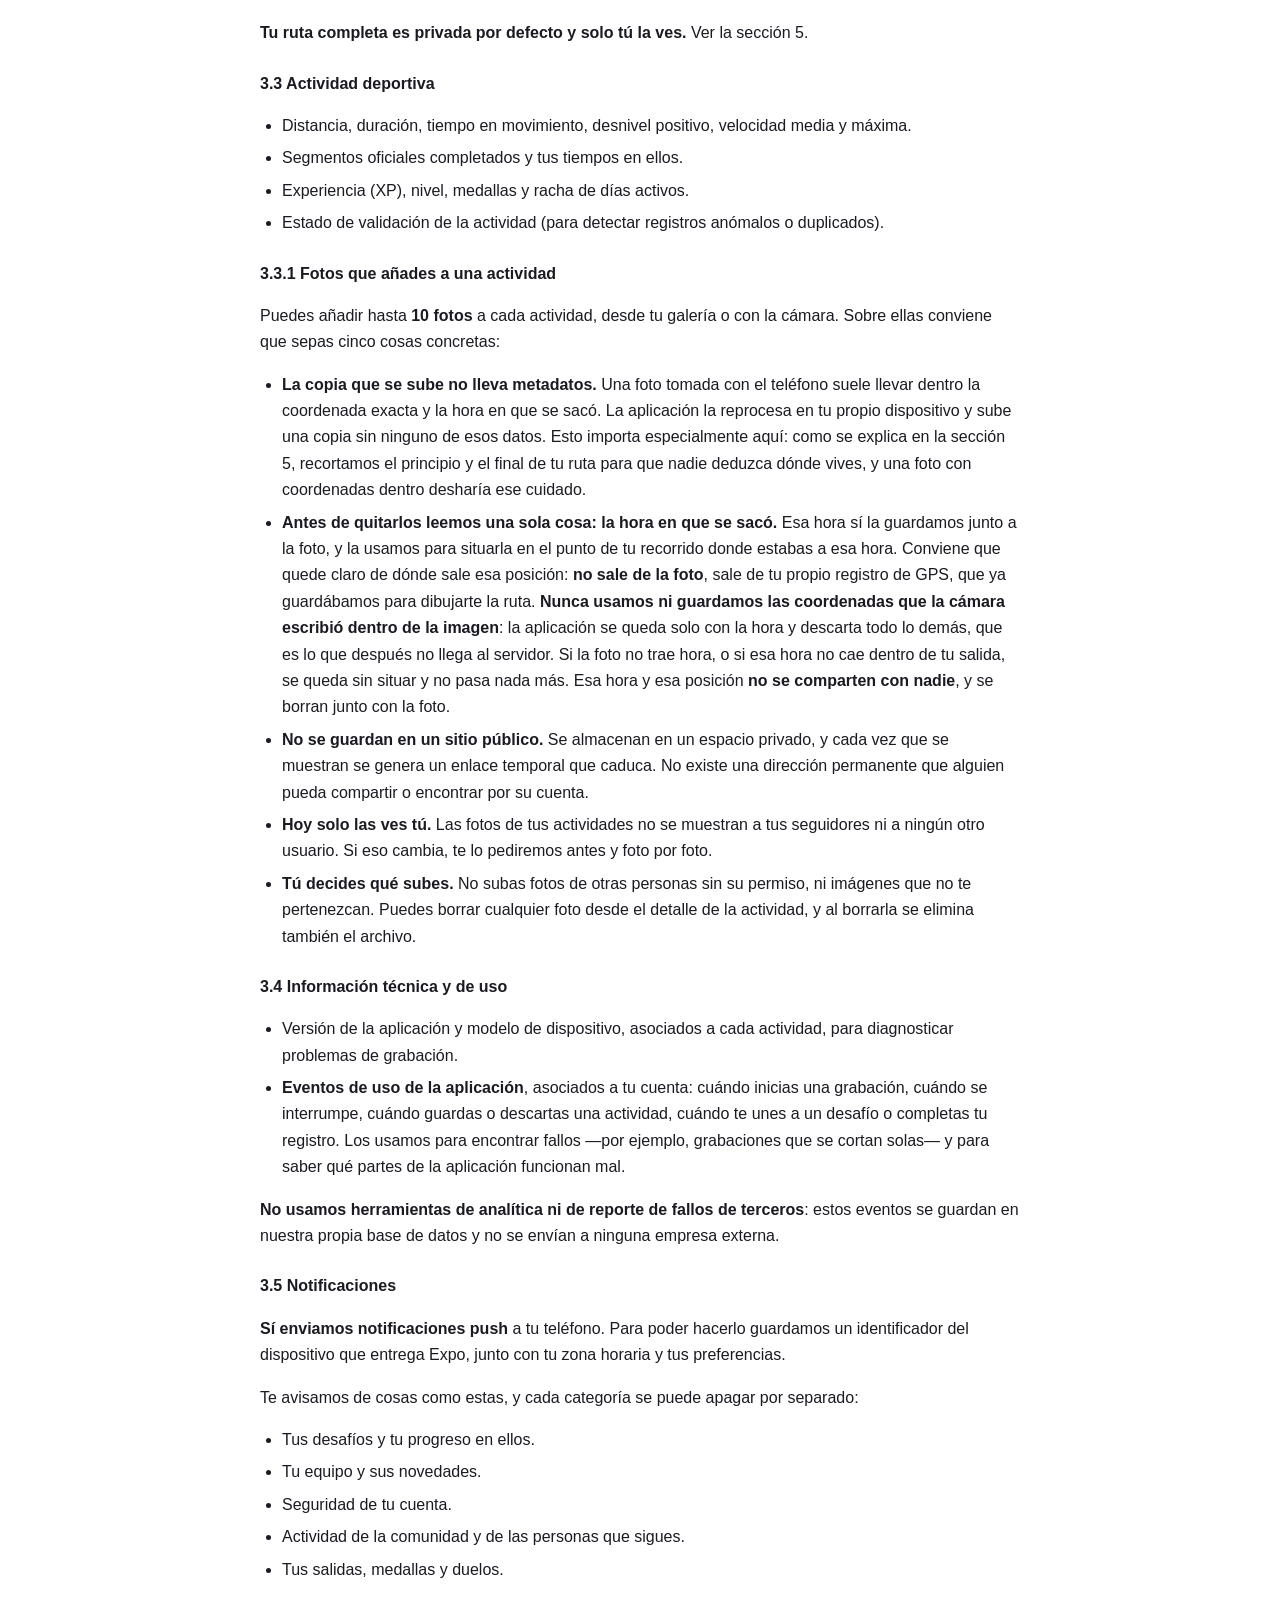
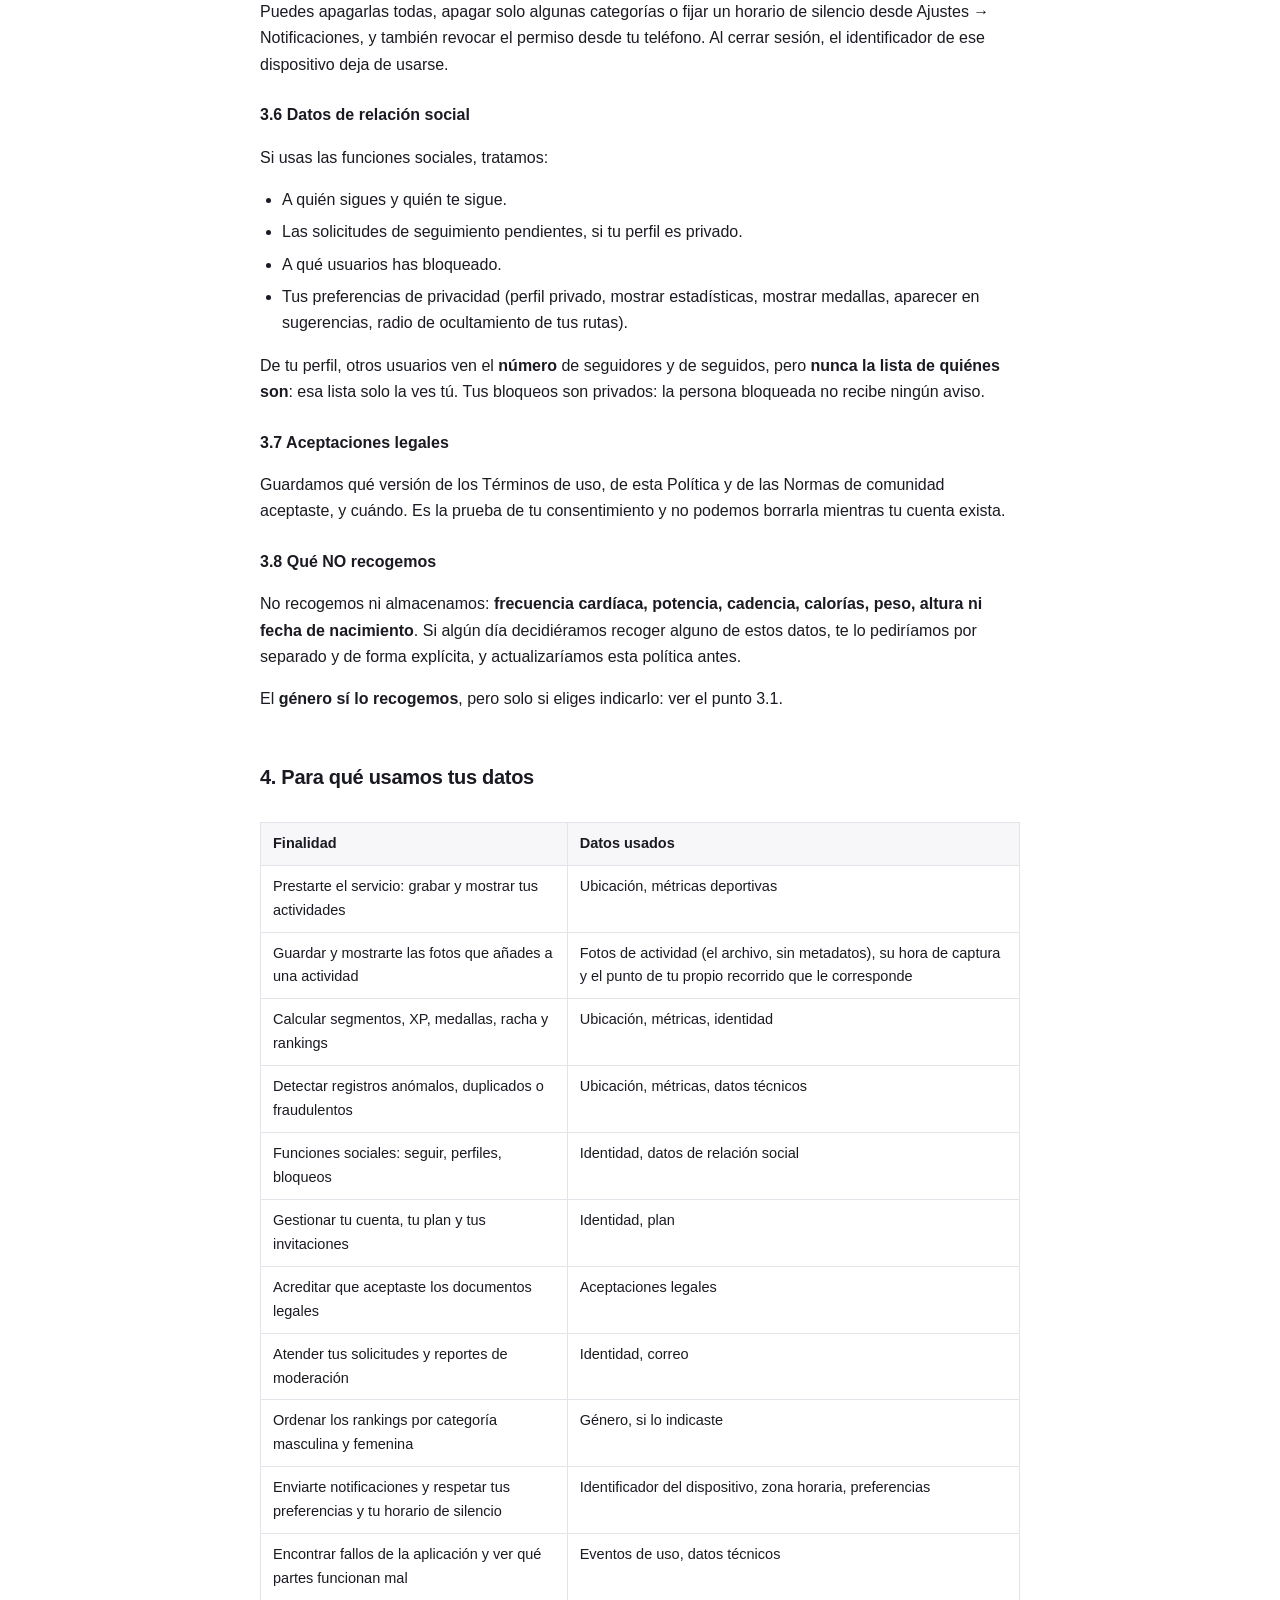
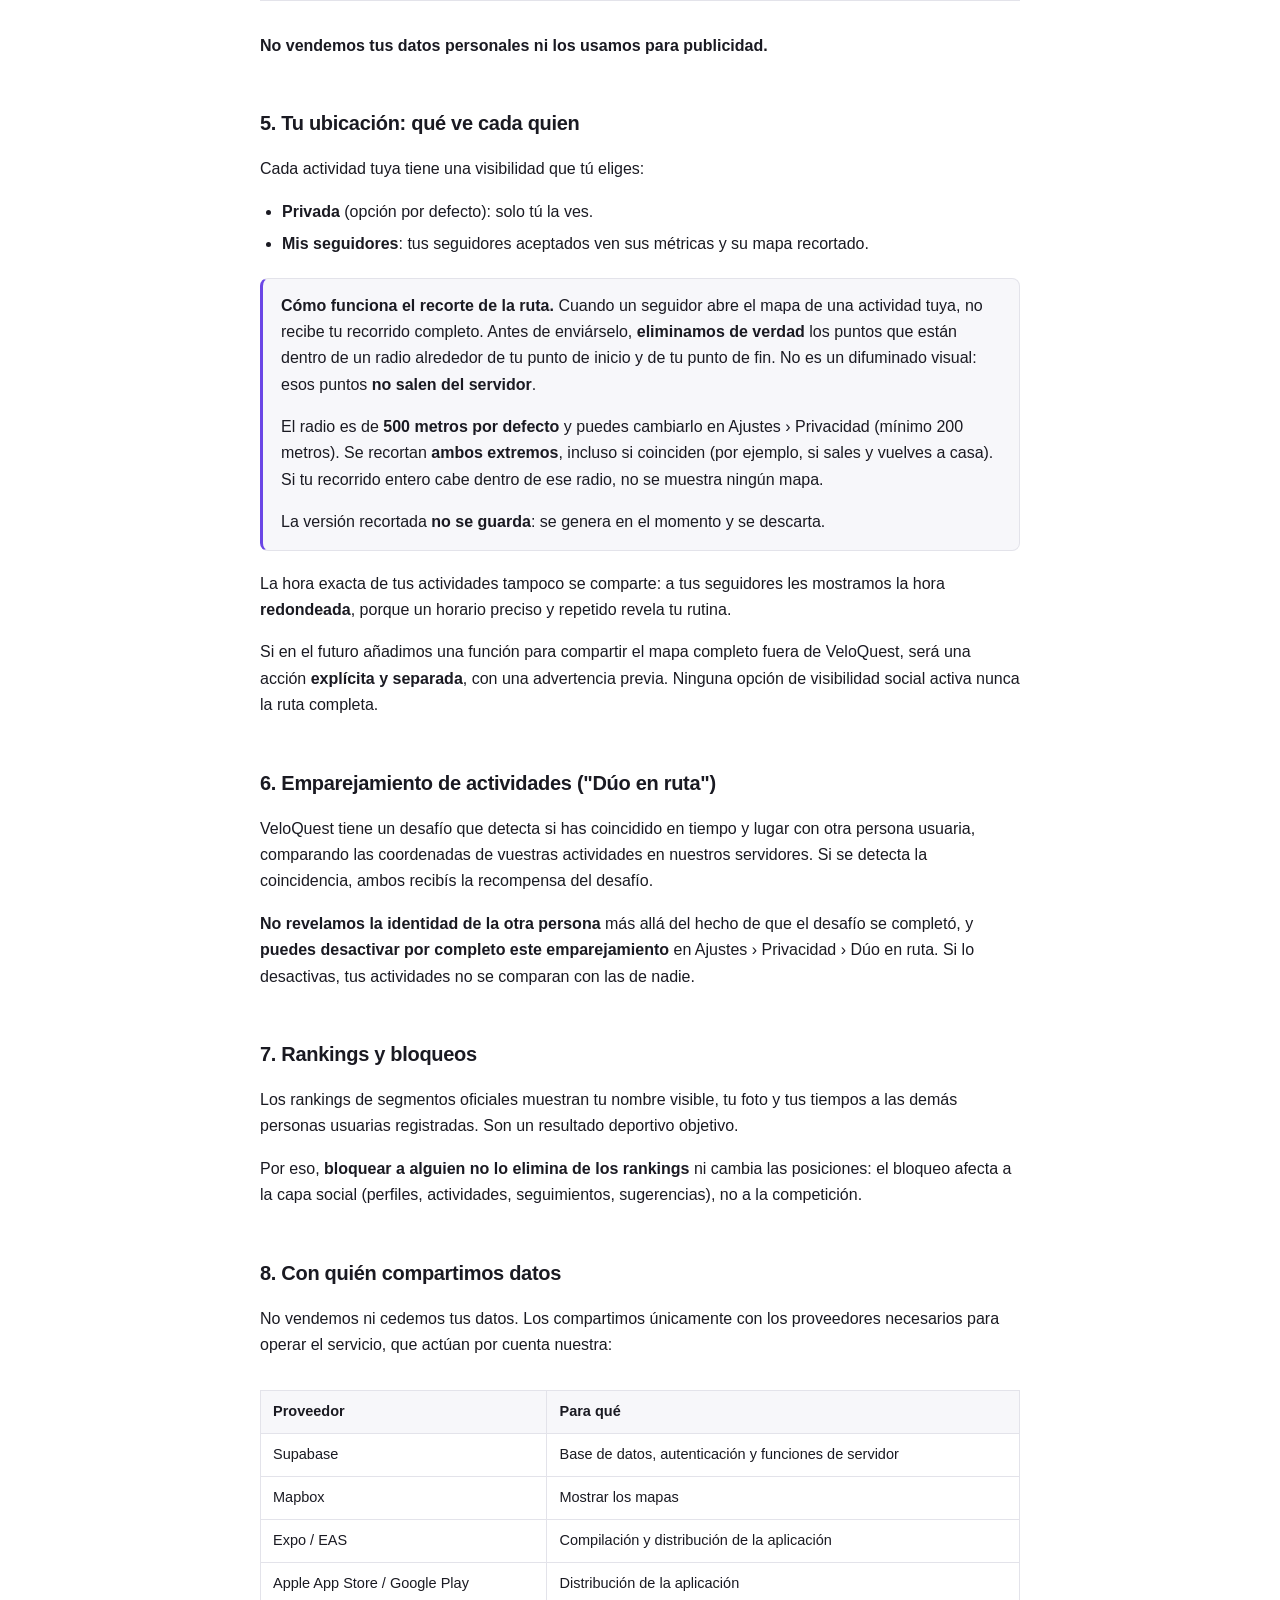
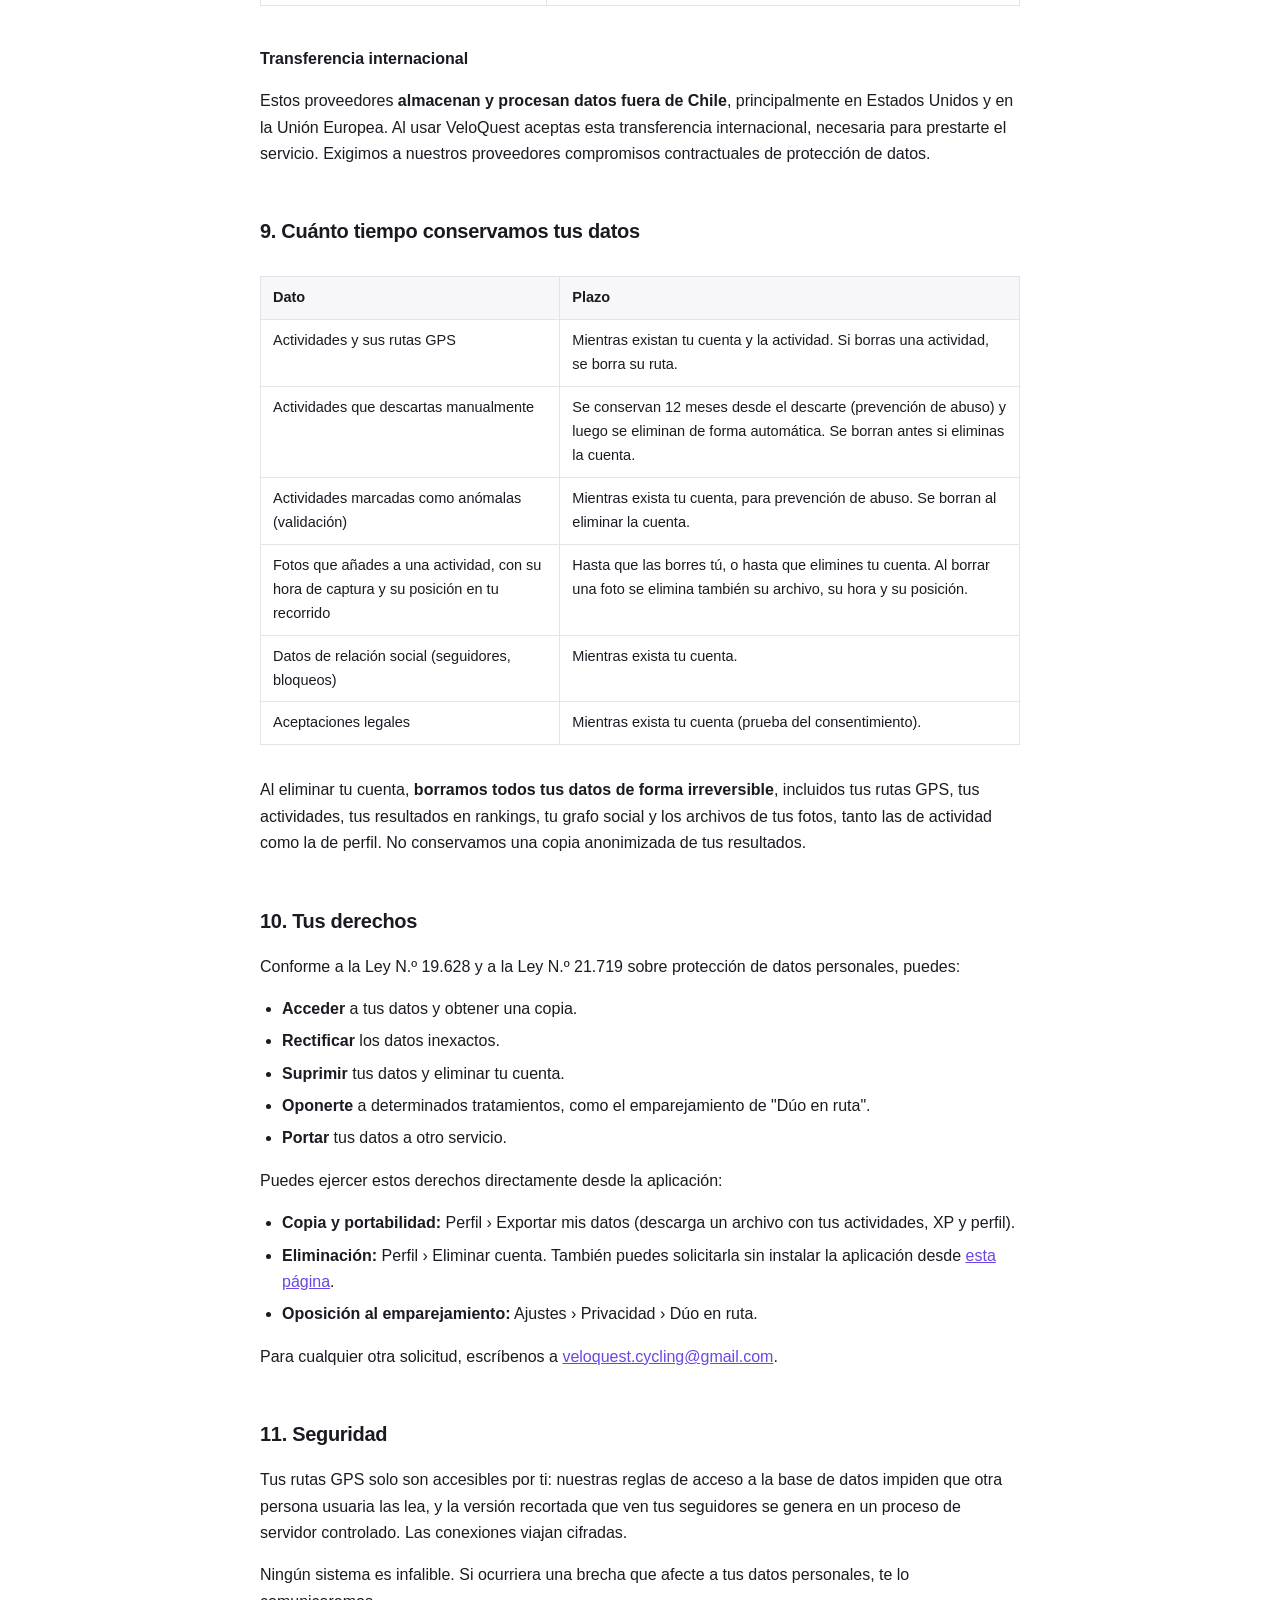
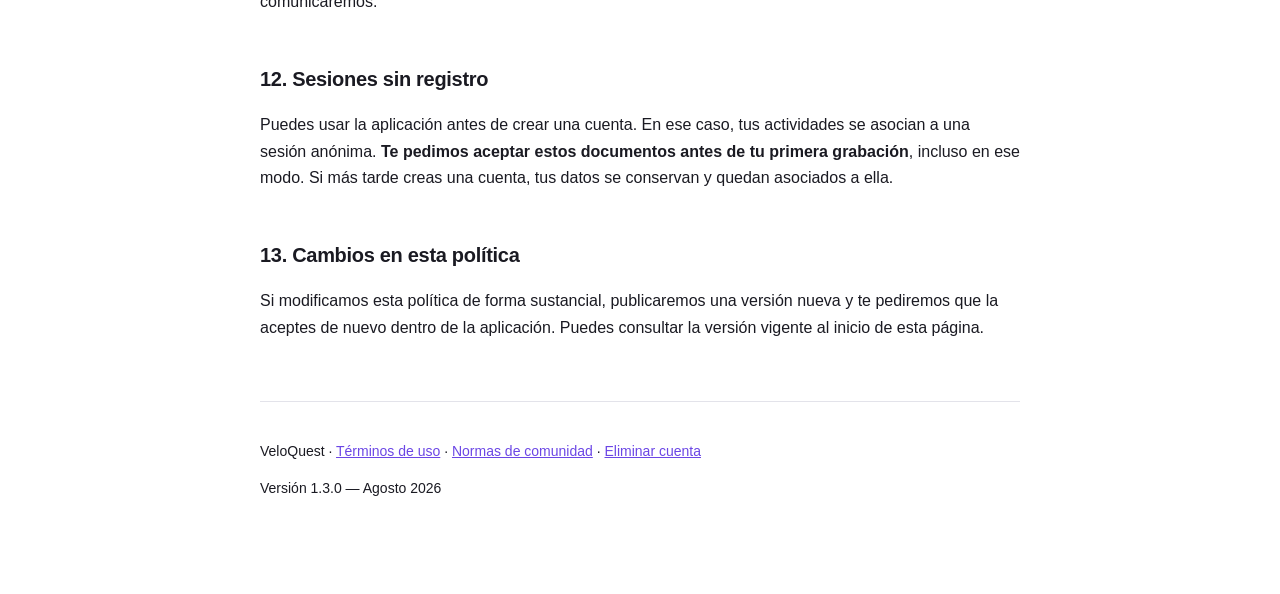
==== commit e977144c: "Sincronizar con web/ del repositorio principal" ====
--- a/legal/privacidad/index.html
+++ b/legal/privacidad/index.html
@@ -16,7 +16,7 @@
 <header>
   <a class="brand" href="/">VeloQuest</a>
   <h1>Política de Privacidad</h1>
-  <p class="meta">Versión 1.2.0 · Agosto 2026 · Chile</p>
+  <p class="meta">Versión 1.3.0 · Agosto 2026 · Chile</p>
 </header>
 
 <main>
@@ -98,15 +98,26 @@
 <h3>3.3.1 Fotos que añades a una actividad</h3>
 <p>
   Puedes añadir hasta <strong>10 fotos</strong> a cada actividad, desde tu galería o con la cámara.
-  Sobre ellas conviene que sepas cuatro cosas concretas:
-</p>
-<ul>
-  <li>
-    <strong>Les quitamos la ubicación y el resto de metadatos antes de subirlas.</strong> Una foto
-    tomada con el teléfono suele llevar dentro la coordenada exacta y la hora en que se sacó. La
-    aplicación la reprocesa en tu propio dispositivo y sube una copia sin esos datos. Esto importa
-    especialmente aquí: como se explica en la sección 5, recortamos el principio y el final de tu
-    ruta para que nadie deduzca dónde vives, y una foto con coordenadas desharía ese cuidado.
+  Sobre ellas conviene que sepas cinco cosas concretas:
+</p>
+<ul>
+  <li>
+    <strong>La copia que se sube no lleva metadatos.</strong> Una foto tomada con el teléfono suele
+    llevar dentro la coordenada exacta y la hora en que se sacó. La aplicación la reprocesa en tu
+    propio dispositivo y sube una copia sin ninguno de esos datos. Esto importa especialmente aquí:
+    como se explica en la sección 5, recortamos el principio y el final de tu ruta para que nadie
+    deduzca dónde vives, y una foto con coordenadas dentro desharía ese cuidado.
+  </li>
+  <li>
+    <strong>Antes de quitarlos leemos una sola cosa: la hora en que se sacó.</strong> Esa hora sí la
+    guardamos junto a la foto, y la usamos para situarla en el punto de tu recorrido donde estabas a
+    esa hora. Conviene que quede claro de dónde sale esa posición: <strong>no sale de la
+    foto</strong>, sale de tu propio registro de GPS, que ya guardábamos para dibujarte la ruta.
+    <strong>Nunca usamos ni guardamos las coordenadas que la cámara escribió dentro de la
+    imagen</strong>: la aplicación se queda solo con la hora y descarta todo lo demás, que es lo que
+    después no llega al servidor. Si la foto no trae hora, o si esa hora no cae dentro de tu salida,
+    se queda sin situar y no pasa nada más. Esa hora y esa posición <strong>no se comparten con
+    nadie</strong>, y se borran junto con la foto.
   </li>
   <li>
     <strong>No se guardan en un sitio público.</strong> Se almacenan en un espacio privado, y cada
@@ -194,7 +205,7 @@
 <table>
   <tr><th>Finalidad</th><th>Datos usados</th></tr>
   <tr><td>Prestarte el servicio: grabar y mostrar tus actividades</td><td>Ubicación, métricas deportivas</td></tr>
-  <tr><td>Guardar y mostrarte las fotos que añades a una actividad</td><td>Fotos de actividad (sin metadatos)</td></tr>
+  <tr><td>Guardar y mostrarte las fotos que añades a una actividad</td><td>Fotos de actividad (el archivo, sin metadatos), su hora de captura y el punto de tu propio recorrido que le corresponde</td></tr>
   <tr><td>Calcular segmentos, XP, medallas, racha y rankings</td><td>Ubicación, métricas, identidad</td></tr>
   <tr><td>Detectar registros anómalos, duplicados o fraudulentos</td><td>Ubicación, métricas, datos técnicos</td></tr>
   <tr><td>Funciones sociales: seguir, perfiles, bloqueos</td><td>Identidad, datos de relación social</td></tr>
@@ -291,7 +302,7 @@
   <tr><td>Actividades y sus rutas GPS</td><td>Mientras existan tu cuenta y la actividad. Si borras una actividad, se borra su ruta.</td></tr>
   <tr><td>Actividades que descartas manualmente</td><td>Se conservan 12 meses desde el descarte (prevención de abuso) y luego se eliminan de forma automática. Se borran antes si eliminas la cuenta.</td></tr>
   <tr><td>Actividades marcadas como anómalas (validación)</td><td>Mientras exista tu cuenta, para prevención de abuso. Se borran al eliminar la cuenta.</td></tr>
-  <tr><td>Fotos que añades a una actividad</td><td>Hasta que las borres tú, o hasta que elimines tu cuenta. Al borrar una foto se elimina también su archivo.</td></tr>
+  <tr><td>Fotos que añades a una actividad, con su hora de captura y su posición en tu recorrido</td><td>Hasta que las borres tú, o hasta que elimines tu cuenta. Al borrar una foto se elimina también su archivo, su hora y su posición.</td></tr>
   <tr><td>Datos de relación social (seguidores, bloqueos)</td><td>Mientras exista tu cuenta.</td></tr>
   <tr><td>Aceptaciones legales</td><td>Mientras exista tu cuenta (prueba del consentimiento).</td></tr>
 </table>
@@ -360,7 +371,7 @@
     <a href="/legal/normas-comunidad">Normas de comunidad</a> ·
     <a href="/eliminar-cuenta">Eliminar cuenta</a>
   </p>
-  <p>Versión 1.2.0 — Agosto 2026</p>
+  <p>Versión 1.3.0 — Agosto 2026</p>
 </footer>
 
 </body>
